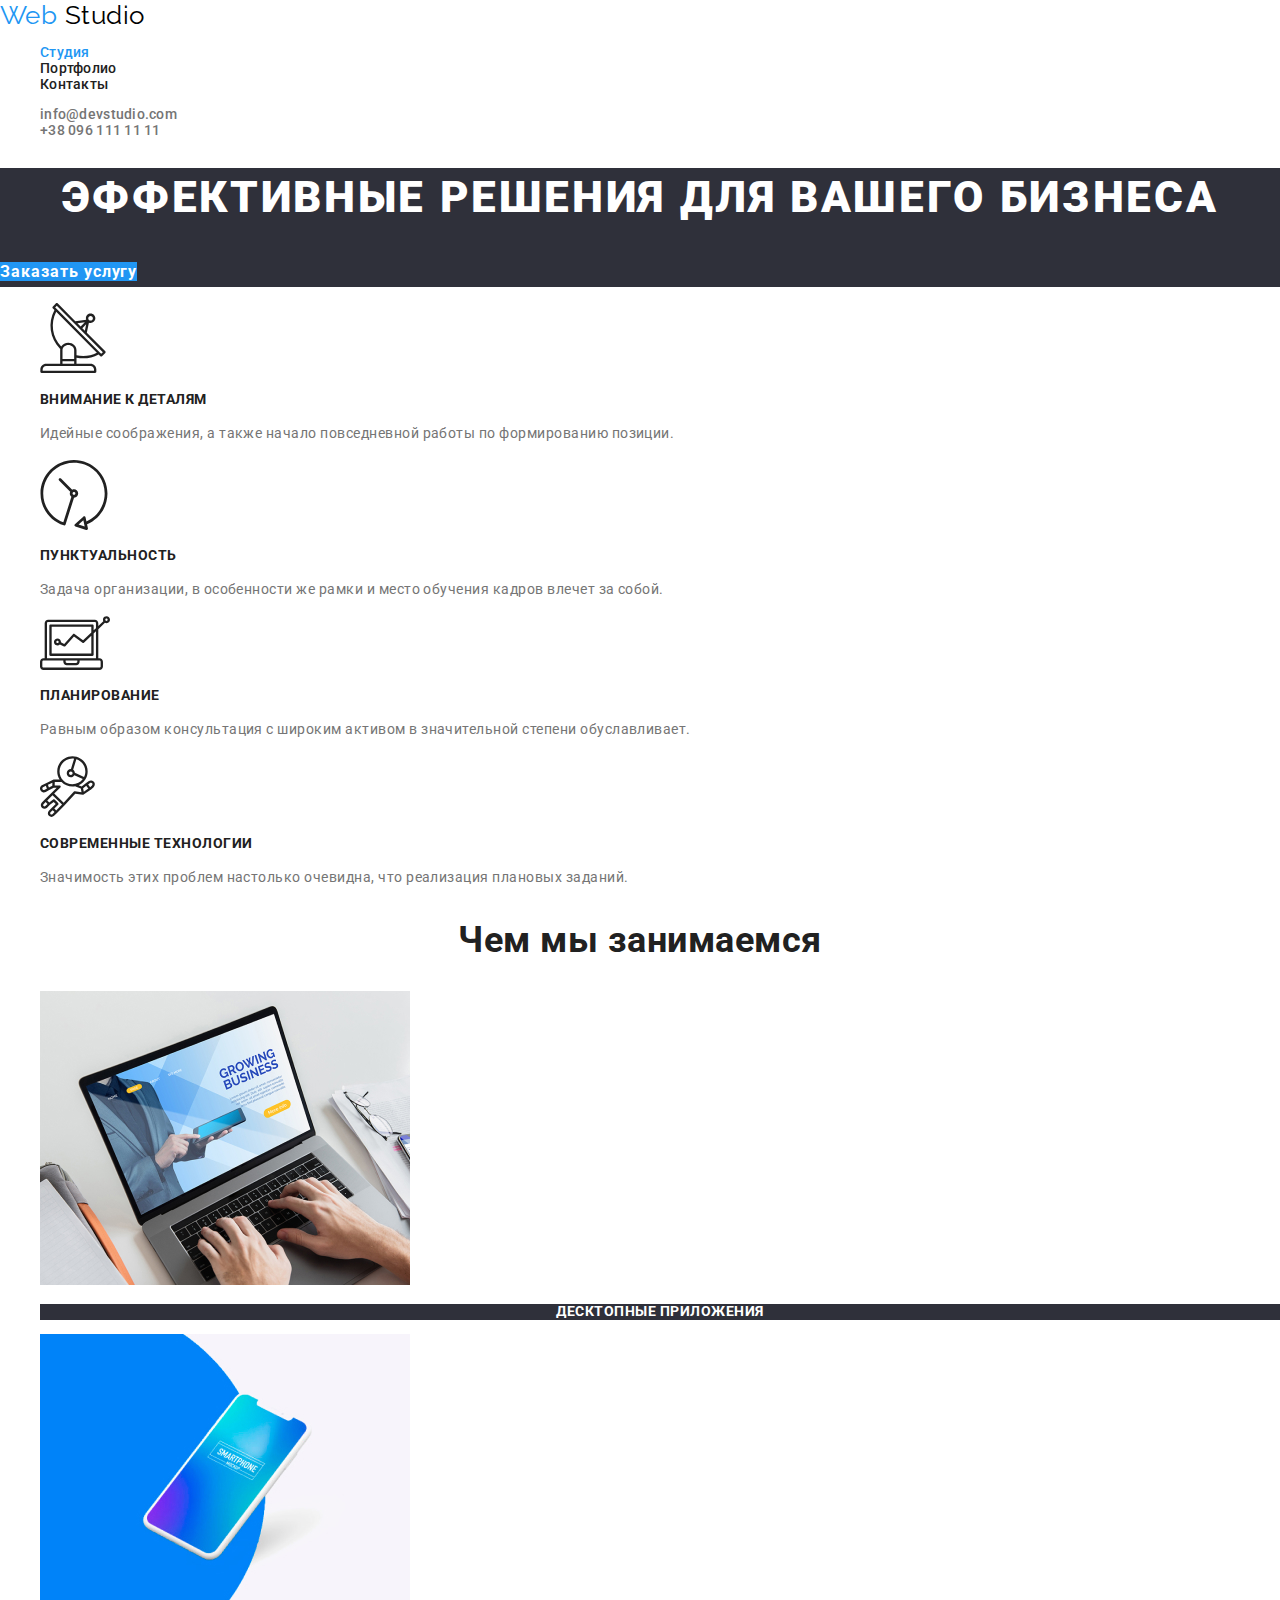
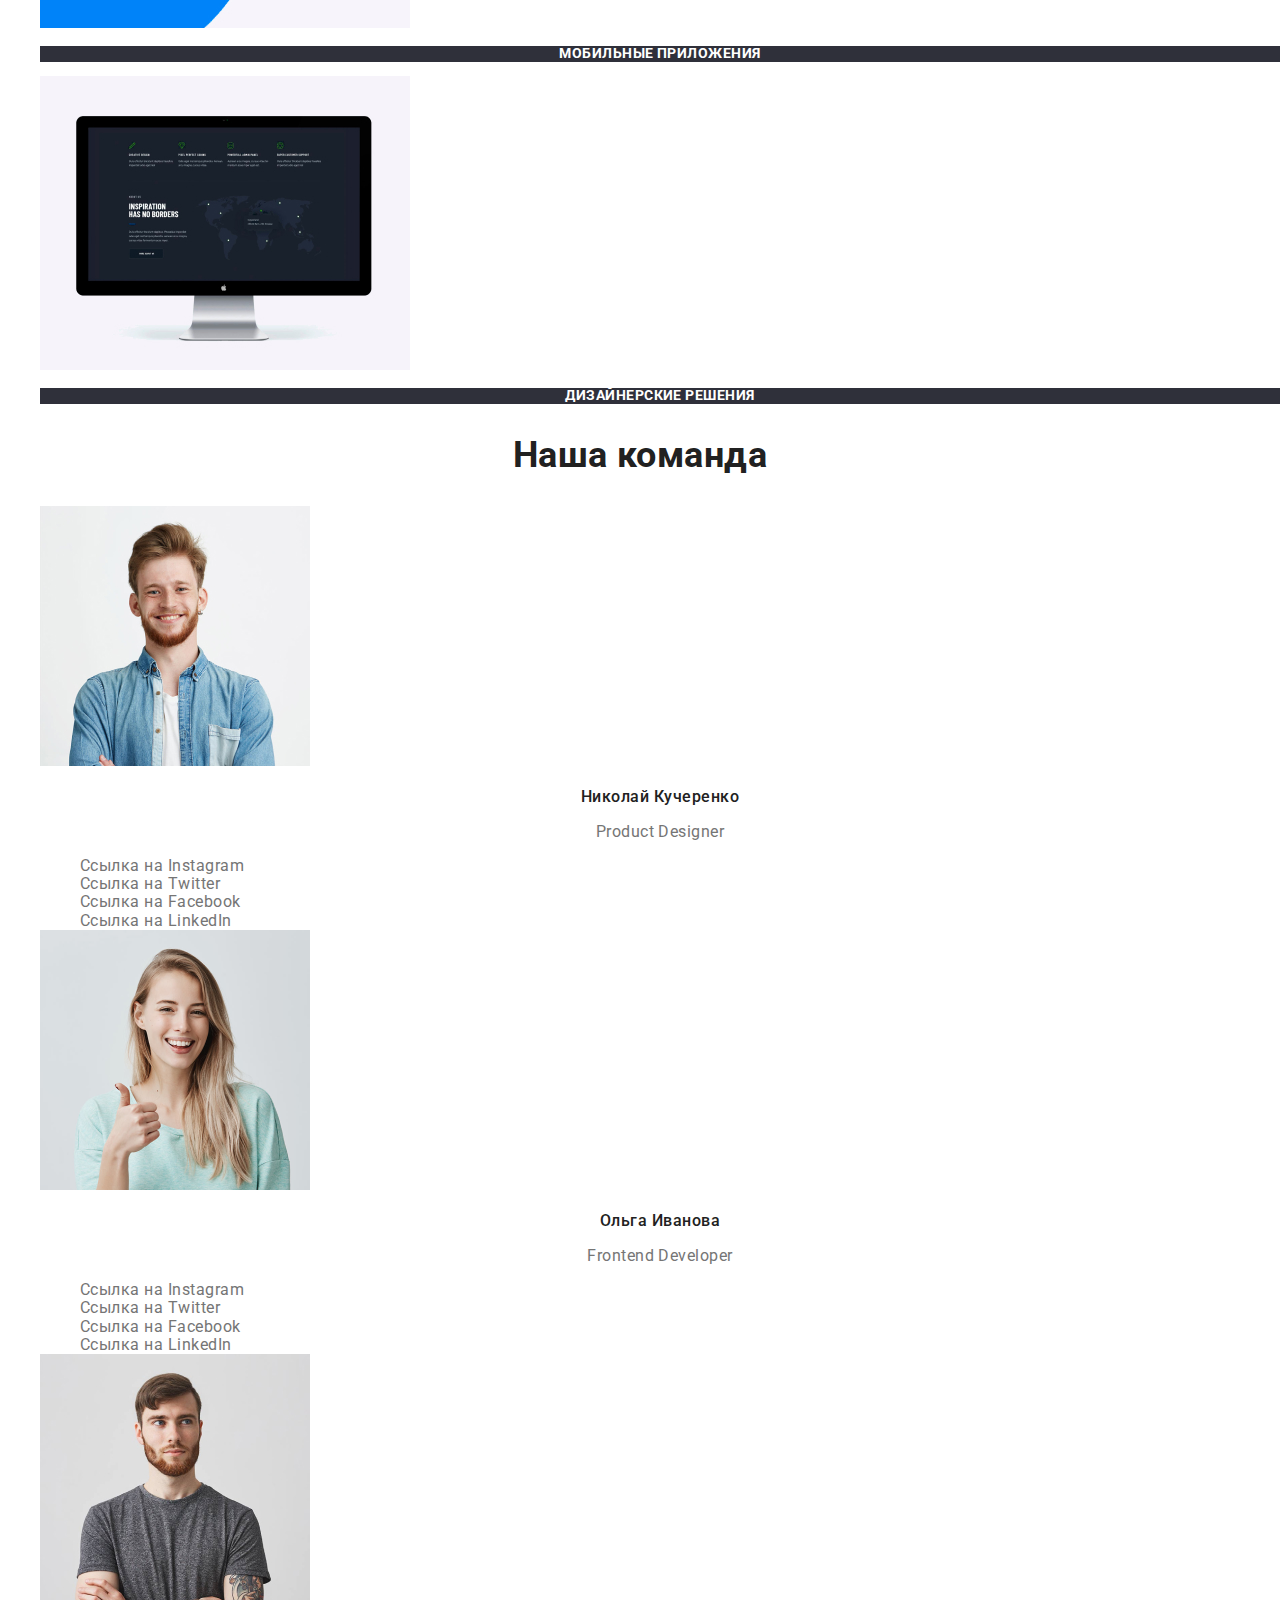
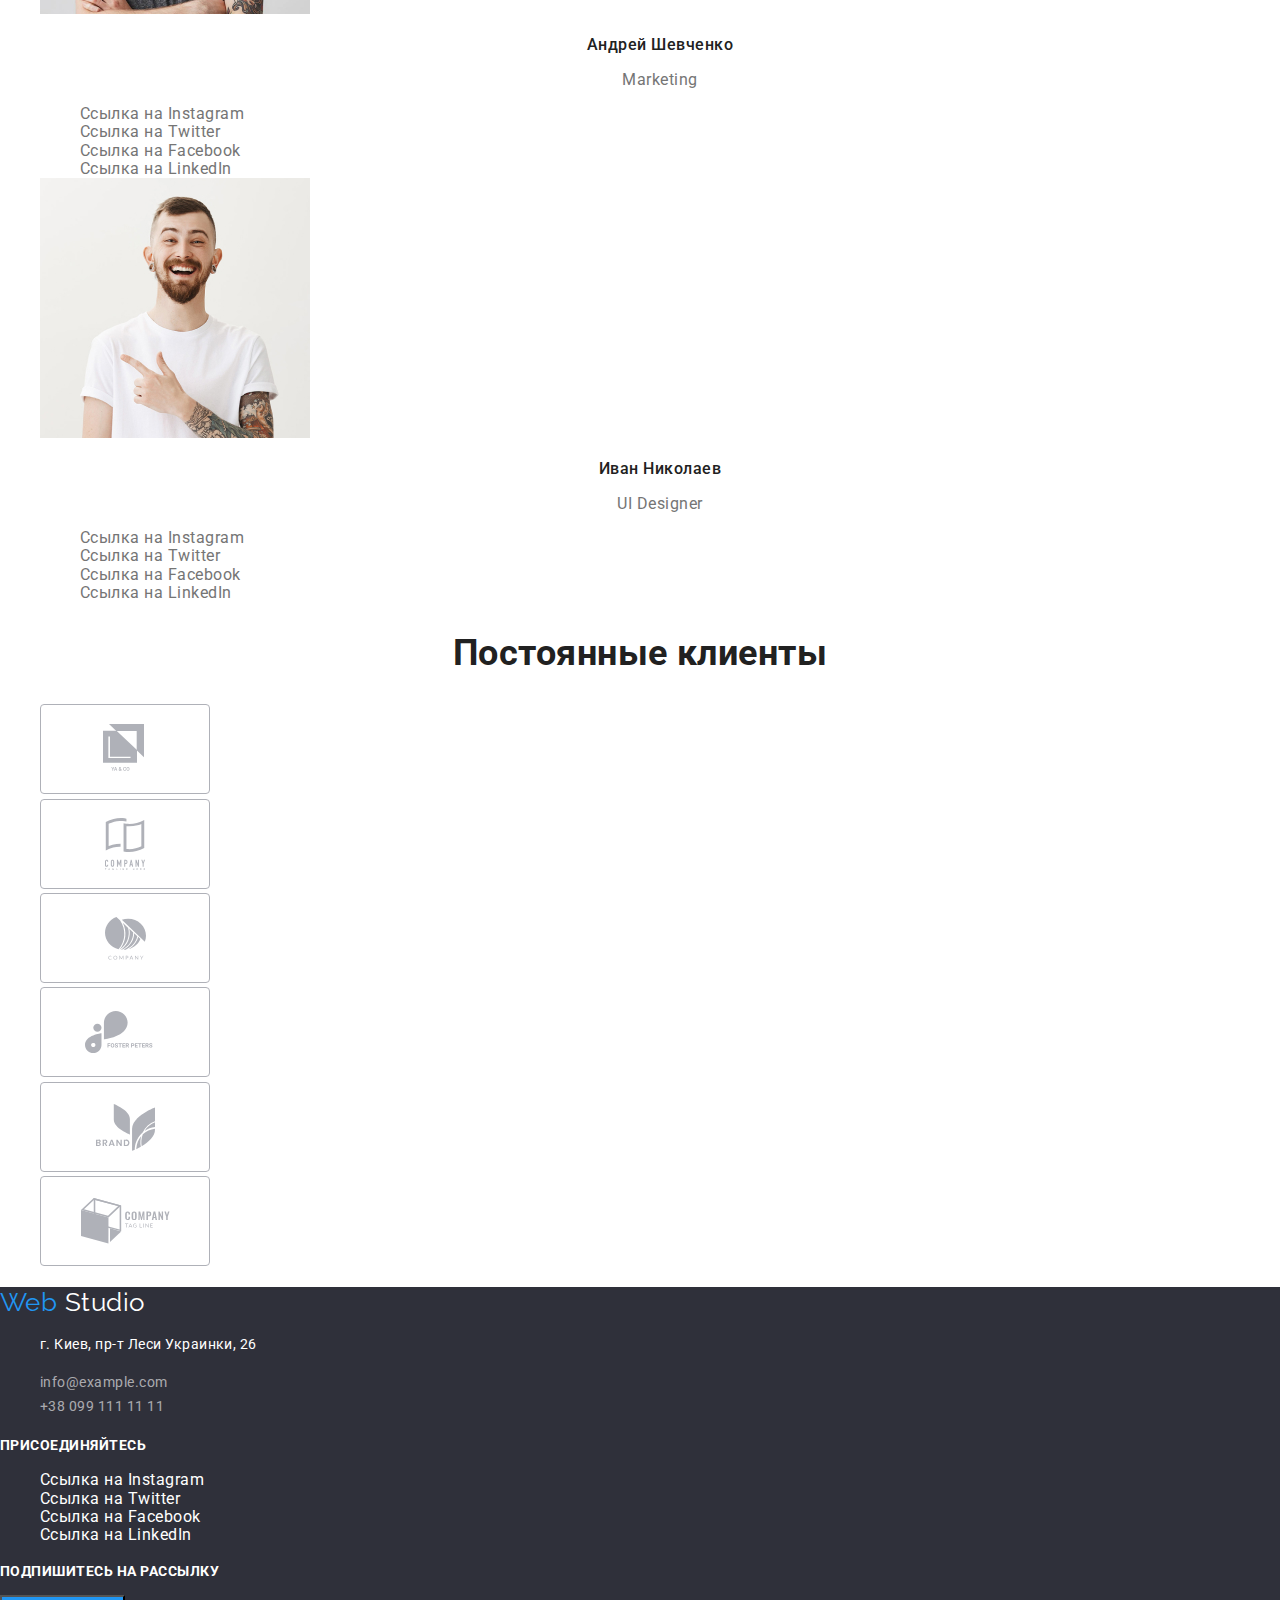
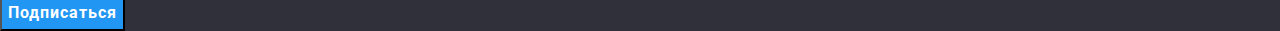
==== index.html @ 8b7484df "Клонировала дз 2" ====
<!DOCTYPE html>
<html lang="ru">
	<head>
		<meta charset="UTF-8" />
		<meta name="viewport" content="width=device-width, initial-scale=1.0" />
		<title>Web Studio</title>
		<link
			href="https://fonts.googleapis.com/css2?family=Raleway:wght@700&family=Roboto:wght@400;500;700;900&display=swap"
			rel="stylesheet"
		/>
		<link rel="stylesheet" href="./css/normalize.css" />
		<link rel="stylesheet" href="./css/style.css" />
	</head>
	<body>
		<!-- Шапка сайта -->
		<header>
			<nav>
				<a href="./" class="logo">
					<span>Web</span>
					Studio
				</a>

				<ul class="nav list">
					<li><a href="./index.html" class="nav-link current">Студия</a></li>
					<li><a href="./portfolio.html" class="nav-link">Портфолио</a></li>
					<li><a href="#" class="nav-link">Контакты</a></li>
				</ul>
			</nav>

			<ul class="contacts list">
				<li>
					<a href="mailto:info@devstudio.com" class="contacts-link">info@devstudio.com</a>
				</li>
				<li>
					<a href="tel:+380961111111" class="contacts-link">+38 096 111 11 11</a>
				</li>
			</ul>
		</header>

		<!-- Основной контент -->
		<main>
			<!-- Секция герой -->
			<section class="hero">
				<h1 class="hero-title">Эффективные решения для вашего бизнеса</h1>
				<a href="#" class="button">Заказать услугу</a>
			</section>

			<!-- Секция Преимущества -->
			<section class="advantages">
				<h2 hidden>Преимущества</h2>

				<ul class="list">
					<li>
						<img src="./img/спутник.svg" alt="Логотип Внимание к деталям" />
						<h3 class="advantages-title">Внимание к деталям</h3>
						<p class="advantages-text">
							Идейные соображения, а также начало повседневной работы по формированию позиции.
						</p>
					</li>

					<li>
						<img src="./img/часы.svg" alt="Логотип Пунктуальность" />
						<h3 class="advantages-title">Пунктуальность</h3>
						<p class="advantages-text">
							Задача организации, в особенности же рамки и место обучения кадров влечет за собой.
						</p>
					</li>

					<li>
						<img src="./img/монитор.svg" alt="Логотип Планирование" />
						<h3 class="advantages-title">Планирование</h3>
						<p class="advantages-text">
							Равным образом консультация с широким активом в значительной степени обуславливает.
						</p>
					</li>

					<li>
						<img src="./img/космонавт.svg" alt="Логотип Современные технологии" />
						<h3 class="advantages-title">Современные технологии</h3>
						<p class="advantages-text">Значимость этих проблем настолько очевидна, что реализация плановых заданий.</p>
					</li>
				</ul>
			</section>

			<!-- Секция Деятельность -->
			<section class="section">
				<h2 class="section-title">Чем мы занимаемся</h2>
				<ul class="list">
					<li>
						<img src="./img/ноутбук.jpg" alt="Работа с десктопные приложениями на ноутбуке" width="370" height="294" />
						<h3 class="work-item">Десктопные приложения</h3>
					</li>

					<li>
						<img src="./img/смартфон.jpg" alt="Приложения для смартфонов" width="370" height="294" />
						<h3 class="work-item">Мобильные приложения</h3>
					</li>

					<li>
						<img src="./img/дизайн.jpg" alt="Дизайн на мониторе" width="370" height="294" />
						<h3 class="work-item">Дизайнерские решения</h3>
					</li>
				</ul>
			</section>
			<!-- Секция Наша команда -->
			<section class="section">
				<h2 class="section-title">Наша команда</h2>

				<ul class="list">
					<li>
						<img src="./img/николай-кучеренко.jpg" alt="Product Designer Николай Кучеренко" width="270" height="260" />
						<h3 class="team-name">Николай Кучеренко</h3>
						<p class="team-specialty">Product Designer</p>
						<ul class="list">
							<li>
								<a href="#" target="_blank" rel="noreferrer noopener" aria-label="Instagram" class="team-link">
									Ссылка на Instagram
								</a>
							</li>
							<li>
								<a href="#" target="_blank" rel="noreferrer noopener" aria-label="Twitter" class="team-link">
									Ссылка на Twitter
								</a>
							</li>
							<li>
								<a href="#" target="_blank" rel="noreferrer noopener" aria-label="Facebook" class="team-link">
									Ссылка на Facebook
								</a>
							</li>
							<li>
								<a href="#" target="_blank" rel="noreferrer noopener" aria-label="LinkedIn" class="team-link">
									Ссылка на LinkedIn
								</a>
							</li>
						</ul>
					</li>

					<li>
						<img src="./img/ольга-иванова.jpg" alt="Frontend Developer Ольга Иванова" width="270" height="260" />
						<h3 class="team-name">Ольга Иванова</h3>
						<p class="team-specialty">Frontend Developer</p>
						<ul class="list">
							<li>
								<a href="#" target="_blank" rel="noreferrer noopener" aria-label="Instagram" class="team-link">
									Ссылка на Instagram
								</a>
							</li>
							<li>
								<a href="#" target="_blank" rel="noreferrer noopener" aria-label="Twitter" class="team-link">
									Ссылка на Twitter
								</a>
							</li>
							<li>
								<a href="#" target="_blank" rel="noreferrer noopener" aria-label="Facebook" class="team-link">
									Ссылка на Facebook
								</a>
							</li>
							<li>
								<a href="#" target="_blank" rel="noreferrer noopener" aria-label="LinkedIn" class="team-link">
									Ссылка на LinkedIn
								</a>
							</li>
						</ul>
					</li>

					<li>
						<img src="./img/андрей-шевченко.jpg" alt="Marketing Андрей Шевченко" width="270" height="260" />
						<h3 class="team-name">Андрей Шевченко</h3>
						<p class="team-specialty">Marketing</p>
						<ul class="list">
							<li>
								<a href="#" target="_blank" rel="noreferrer noopener" aria-label="Instagram" class="team-link">
									Ссылка на Instagram
								</a>
							</li>
							<li>
								<a href="#" target="_blank" rel="noreferrer noopener" aria-label="Twitter" class="team-link">
									Ссылка на Twitter
								</a>
							</li>
							<li>
								<a href="#" target="_blank" rel="noreferrer noopener" aria-label="Facebook" class="team-link">
									Ссылка на Facebook
								</a>
							</li>
							<li>
								<a href="#" target="_blank" rel="noreferrer noopener" aria-label="LinkedIn" class="team-link">
									Ссылка на LinkedIn
								</a>
							</li>
						</ul>
					</li>

					<li>
						<img src="./img/иван-николаев.jpg" alt="UI Designer Иван Николаев" width="270" height="260" />
						<h3 class="team-name">Иван Николаев</h3>
						<p class="team-specialty">UI Designer</p>
						<ul class="list">
							<li>
								<a href="#" target="_blank" rel="noreferrer noopener" aria-label="Instagram" class="team-link">
									Ссылка на Instagram
								</a>
							</li>
							<li>
								<a href="#" target="_blank" rel="noreferrer noopener" aria-label="Twitter" class="team-link">
									Ссылка на Twitter
								</a>
							</li>
							<li>
								<a href="#" target="_blank" rel="noreferrer noopener" aria-label="Facebook" class="team-link">
									Ссылка на Facebook
								</a>
							</li>
							<li>
								<a href="#" target="_blank" rel="noreferrer noopener" aria-label="LinkedIn" class="team-link">
									Ссылка на LinkedIn
								</a>
							</li>
						</ul>
					</li>
				</ul>
			</section>
			<!-- Секция Постоянные клиенты -->
			<section class="section">
				<h2 class="section-title">Постоянные клиенты</h2>
				<ul class="list">
					<li>
						<a href="#" class="clients-link">
							<img src="./img/icon-company/icon1.svg" alt="Логотип компании 1" width="170" />
						</a>
					</li>
					<li>
						<a href="#" class="clients-link">
							<img src="./img/icon-company/icon2.svg" alt="Логотип компании 2" width="170" />
						</a>
					</li>
					<li>
						<a href="#" class="clients-link">
							<img src="./img/icon-company/icon3.svg" alt="Логотип компании 3" width="170" />
						</a>
					</li>
					<li>
						<a href="#" class="clients-link">
							<img src="./img/icon-company/icon4.svg" alt="Логотип компании 4" width="170" />
						</a>
					</li>
					<li>
						<a href="#" class="clients-link">
							<img src="./img/icon-company/icon5.svg" alt="Логотип компании 5" width="170" />
						</a>
					</li>
					<li>
						<a href="#" class="clients-link">
							<img src="./img/icon-company/icon6.svg" alt="Логотип компании 6" width="170" />
						</a>
					</li>
				</ul>
			</section>
		</main>

		<!-- Футер -->
		<footer class="footer">
			<div>
				<a href="./" class="logo">
					<span>Web</span>
					Studio
				</a>

				<address>
					<ul class="list">
						<li><p class="address">г. Киев, пр-т Леси Украинки, 26</p></li>
						<li><a href="mailto:info@example.com" class="address-link">info@example.com</a></li>
						<li><a href="tel:+380991111111" class="address-link">+38 099 111 11 11</a></li>
					</ul>
				</address>
			</div>

			<div>
				<p class="social">Присоединяйтесь</p>
				<ul class="list">
					<li>
						<a href="#" target="_blank" rel="noreferrer noopener" aria-label="Instagram" class="social-link">
							Ссылка на Instagram
						</a>
					</li>
					<li>
						<a href="#" target="_blank" rel="noreferrer noopener" aria-label="Twitter" class="social-link">
							Ссылка на Twitter
						</a>
					</li>
					<li>
						<a href="#" target="_blank" rel="noreferrer noopener" aria-label="Facebook" class="social-link">
							Ссылка на Facebook
						</a>
					</li>
					<li>
						<a href="#" target="_blank" rel="noreferrer noopener" aria-label="LinkedIn" class="social-link">
							Ссылка на LinkedIn
						</a>
					</li>
				</ul>
			</div>

			<div>
				<p class="social">Подпишитесь на рассылку</p>
				<button type="button" class="button">Подписаться</button>
			</div>
		</footer>
	</body>
</html>
---- css/style.css ----
:root {
	--basic-text-color: #757575;
	--white-text-color: #ffffff;
	--title-text-color: #212121;
	--accent-color: #2196f3;
	--black-accent-logo-color: #000000;
	--footer-contacts-color: rgba(255, 255, 255, 0.6);
	--basic-background-color: #ffffff;
	--accent-background-color: #f5f4fa;
	--footer-background-color: #2f303a;
}

body {
	font-family: "Roboto", sans-serif;
	letter-spacing: 0.03em;

	background-color: var(--basic-background-color);
}

/* Логотип */
.logo {
	font-family: "Raleway", sans-serif;
	font-size: 26px;
	line-height: 1.19;

	text-decoration: none;

	color: var(--black-accent-logo-color);
}

.logo span {
	color: var(--accent-color);
}

footer .logo {
	color: var(--white-text-color);
}

/* Навигация */
.nav,
.contacts {
	font-weight: 500;
	font-size: 14px;
	line-height: 1.14;
	letter-spacing: 0.02em;
}

.list {
	list-style: none;
}

.contacts-link,
.nav-link,
.social-link,
.team-link,
.button {
	text-decoration: none;
}

.nav-link {
	color: var(--title-text-color);
}

.nav-link.current {
	color: var(--accent-color);
}

.contacts-link,
.team-link {
	color: var(--basic-text-color);
}

.nav-link:hover,
.nav-link:focus,
.contacts-link:hover,
.contacts-link:focus,
.team-link:hover,
.team-link:focus,
.clients-link:hover,
.social-link:hover,
.social-link:focus {
	color: var(--accent-color);
}

/* Герой */
.hero,
.footer {
	background: var(--footer-background-color);
}

.hero-title {
	font-weight: 900;
	font-size: 44px;
	line-height: 1.36;

	text-align: center;
	letter-spacing: 0.06em;
	text-transform: uppercase;

	color: var(--white-text-color);
}

.button {
	font-family: inherit;
	font-weight: 700;
	font-size: 16px;
	line-height: 1.87;

	text-align: center;
	letter-spacing: 0.06em;

	color: var(--white-text-color);
	background: var(--accent-color);
}

/* Преимущества */
.advantages-title {
	font-weight: 700;
	font-size: 14px;
	line-height: 1.14;
	text-transform: uppercase;

	color: var(--title-text-color);
}

.advantages-text {
	font-weight: 400;
	font-size: 14px;
	line-height: 1.71;

	color: var(--basic-text-color);
}

/*  Деятельность */
.section-title {
	font-weight: 700;
	font-size: 36px;
	line-height: 1.17;
	text-align: center;

	color: var(--title-text-color);
}

.work-item {
	font-weight: 700;
	font-size: 14px;
	line-height: 1.14;
	text-align: center;
	text-transform: uppercase;

	color: var(--white-text-color);
	background: var(--footer-background-color);
}

/* Наша команда */
.team-name {
	font-weight: 500;
	font-size: 16px;
	line-height: 1.19;

	text-align: center;

	color: var(--title-text-color);
}

.team-specialty {
	font-weight: 400;
	font-size: 16px;
	line-height: 1.19;

	text-align: center;

	color: var(--basic-text-color);
}

/* Страница Портфолио */
.filter-button {
	font-family: inherit;
	font-weight: 500;
	font-size: 16px;
	line-height: 1.62;

	text-align: center;

	color: var(--title-text-colo);
}

.filter-button:hover,
.filter-button:focus {
	color: var(--white-text-color);
	background: var(--accent-color);
}
/* Галлерея Портфолио */

.project-card {
	text-decoration: none;
}
.project-title {
	font-weight: 700;
	font-size: 18px;
	line-height: 2;
	letter-spacing: 0.06em;

	color: var(--title-text-color);
}

.project-feature {
	font-weight: 400;
	font-size: 16px;
	line-height: 1.87;

	color: var(--basic-text-color);
}

.project-text {
	font-weight: 400;
	font-size: 18px;
	line-height: 1.56;

	color: var(--title-text-color);
}

/* Футер */

.address {
	font-style: normal;
	font-weight: 400;
	font-size: 14px;
	line-height: 1.71;

	color: var(--white-text-color);
}

.address-link {
	font-style: normal;
	font-weight: 400;
	font-size: 14px;
	line-height: 1.71;

	text-decoration: none;

	color: rgba(255, 255, 255, 0.6);
}

.social {
	font-weight: 700;
	font-size: 14px;
	line-height: 1.43;
	text-transform: uppercase;

	color: var(--white-text-color);
}

.social-link {
	color: var(--white-text-color);
}
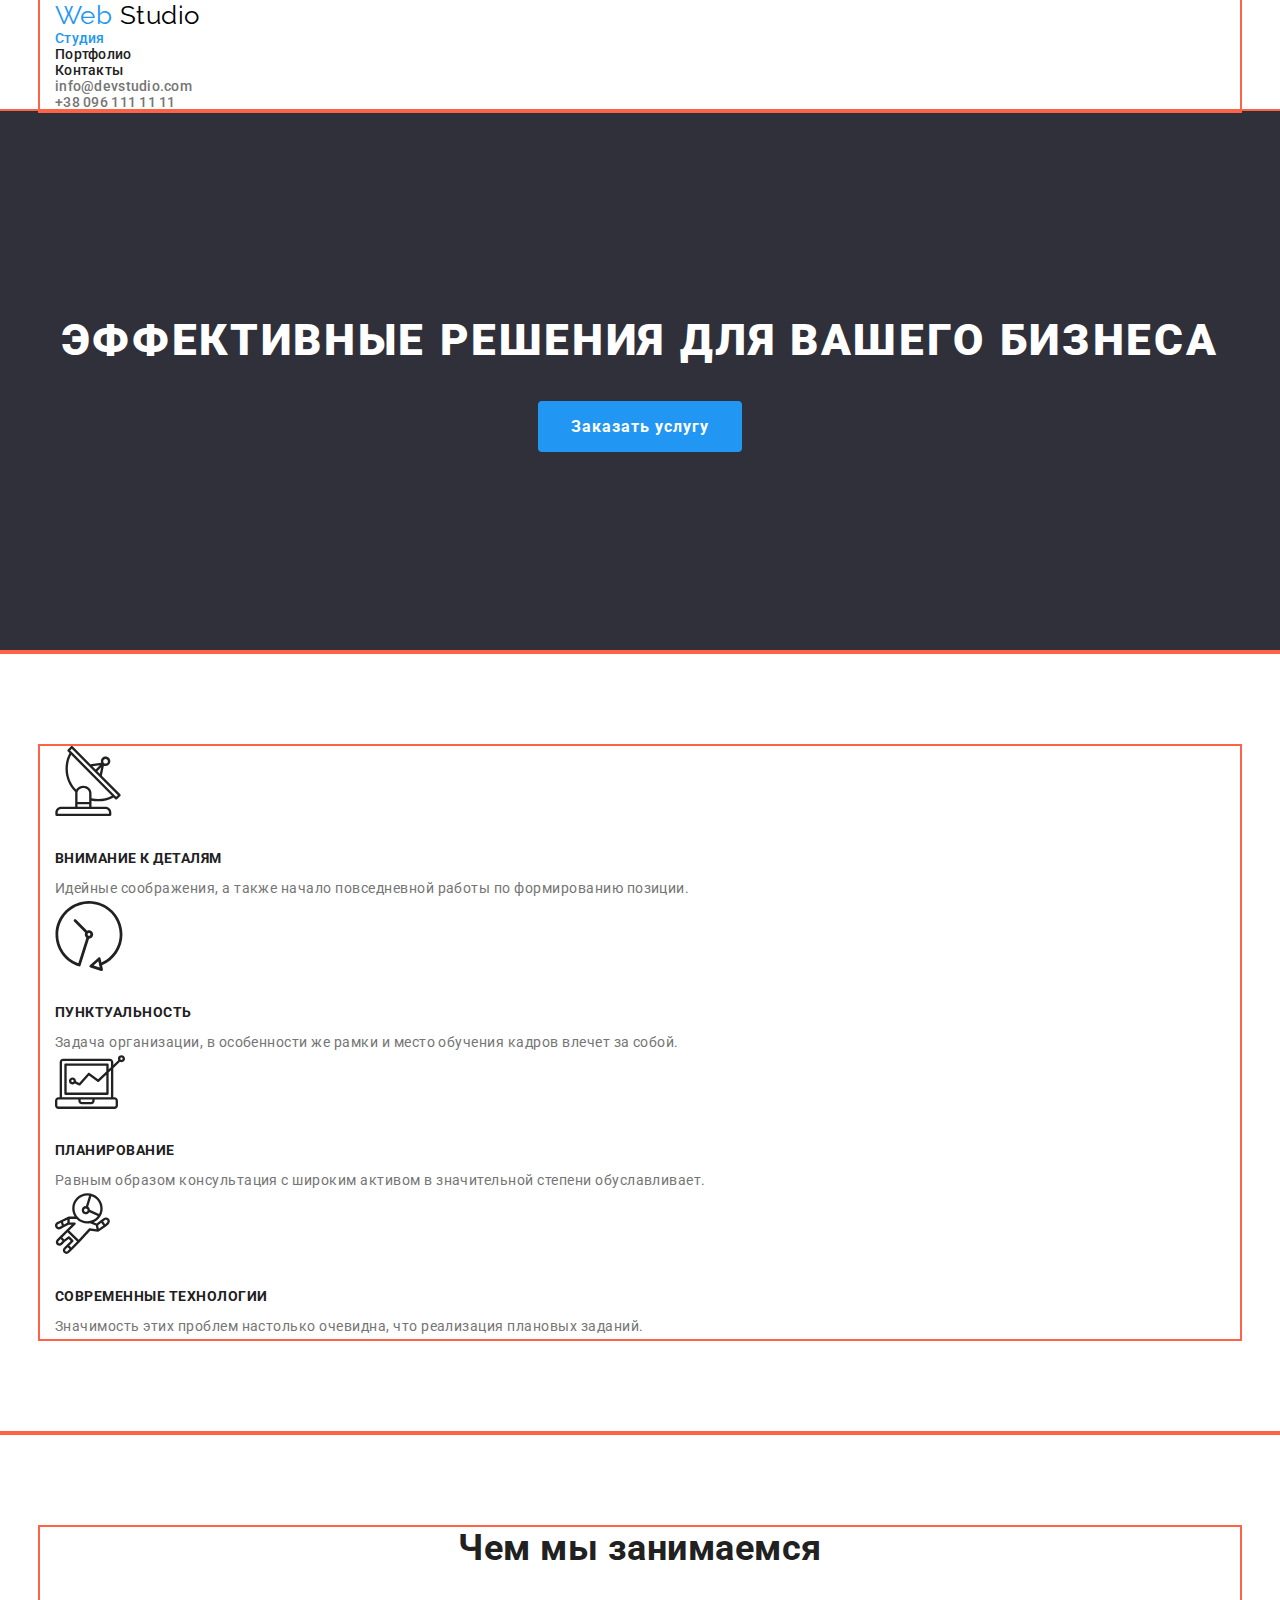
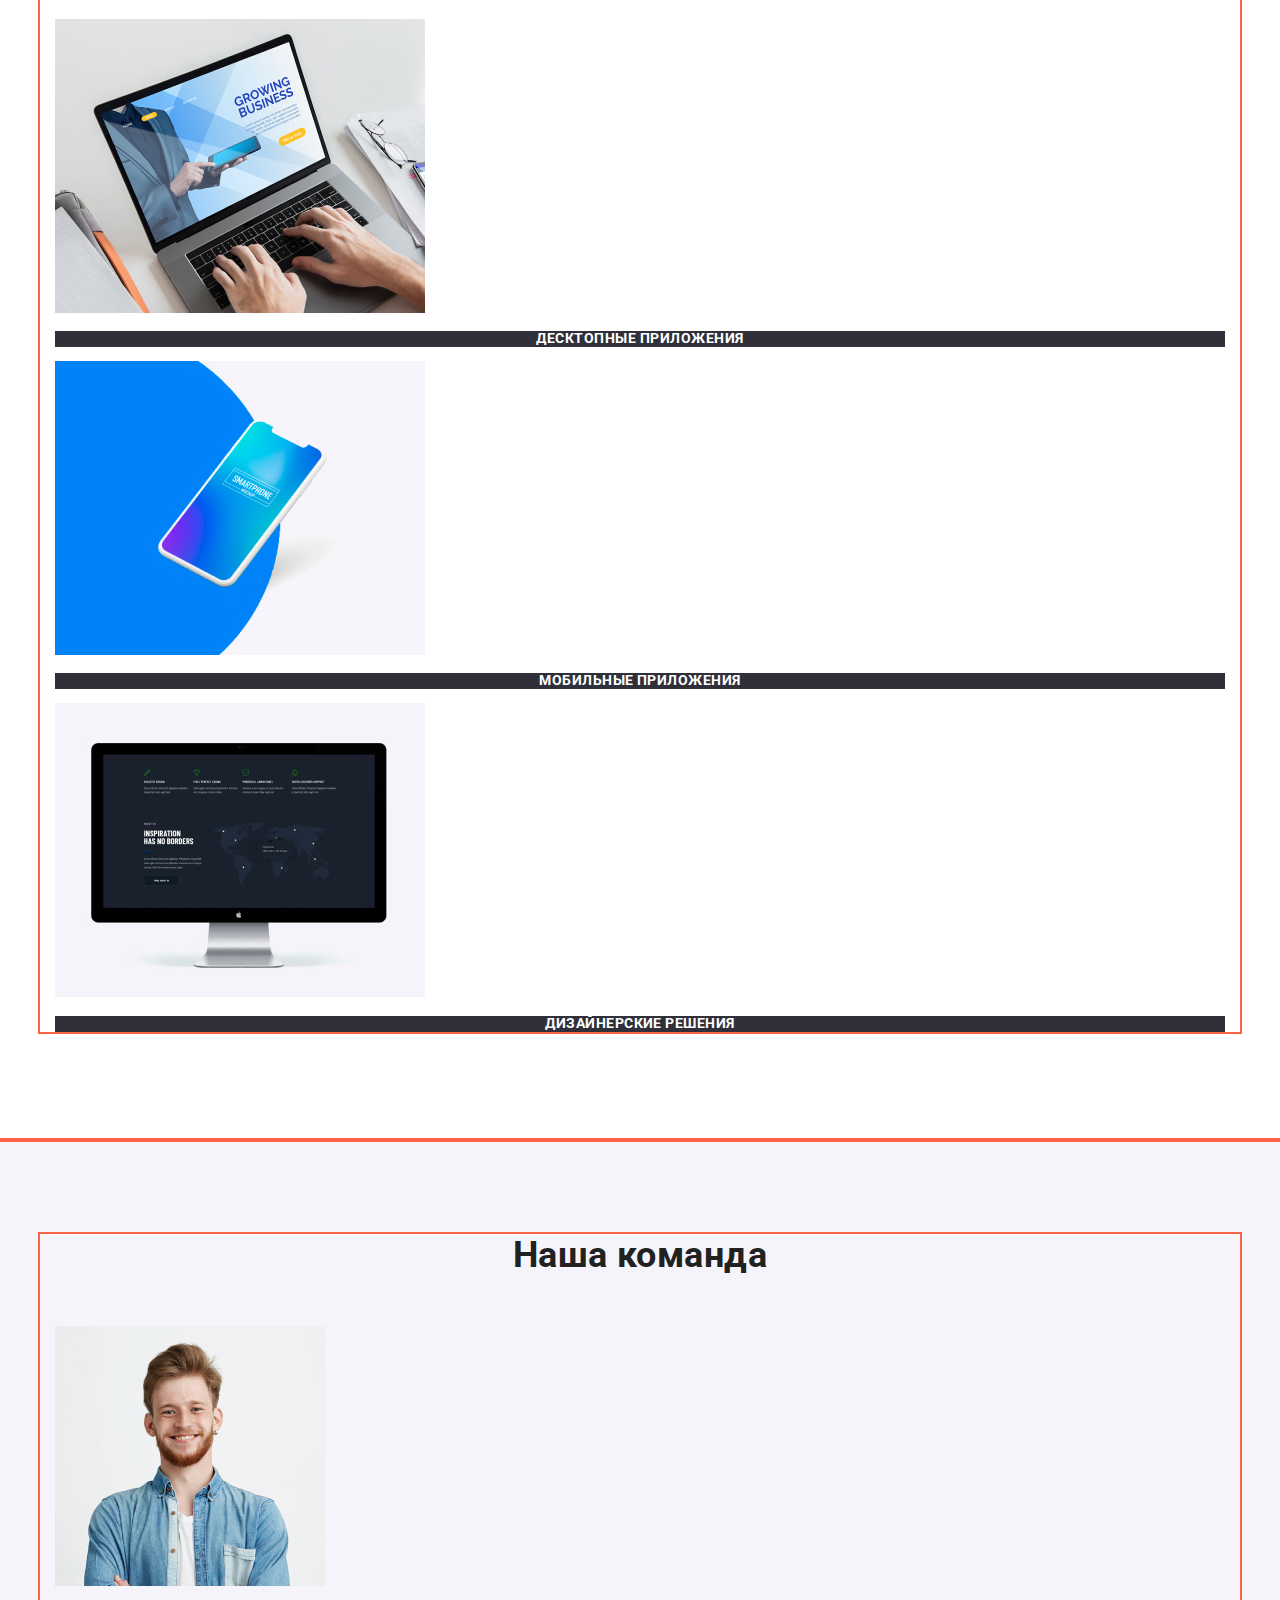
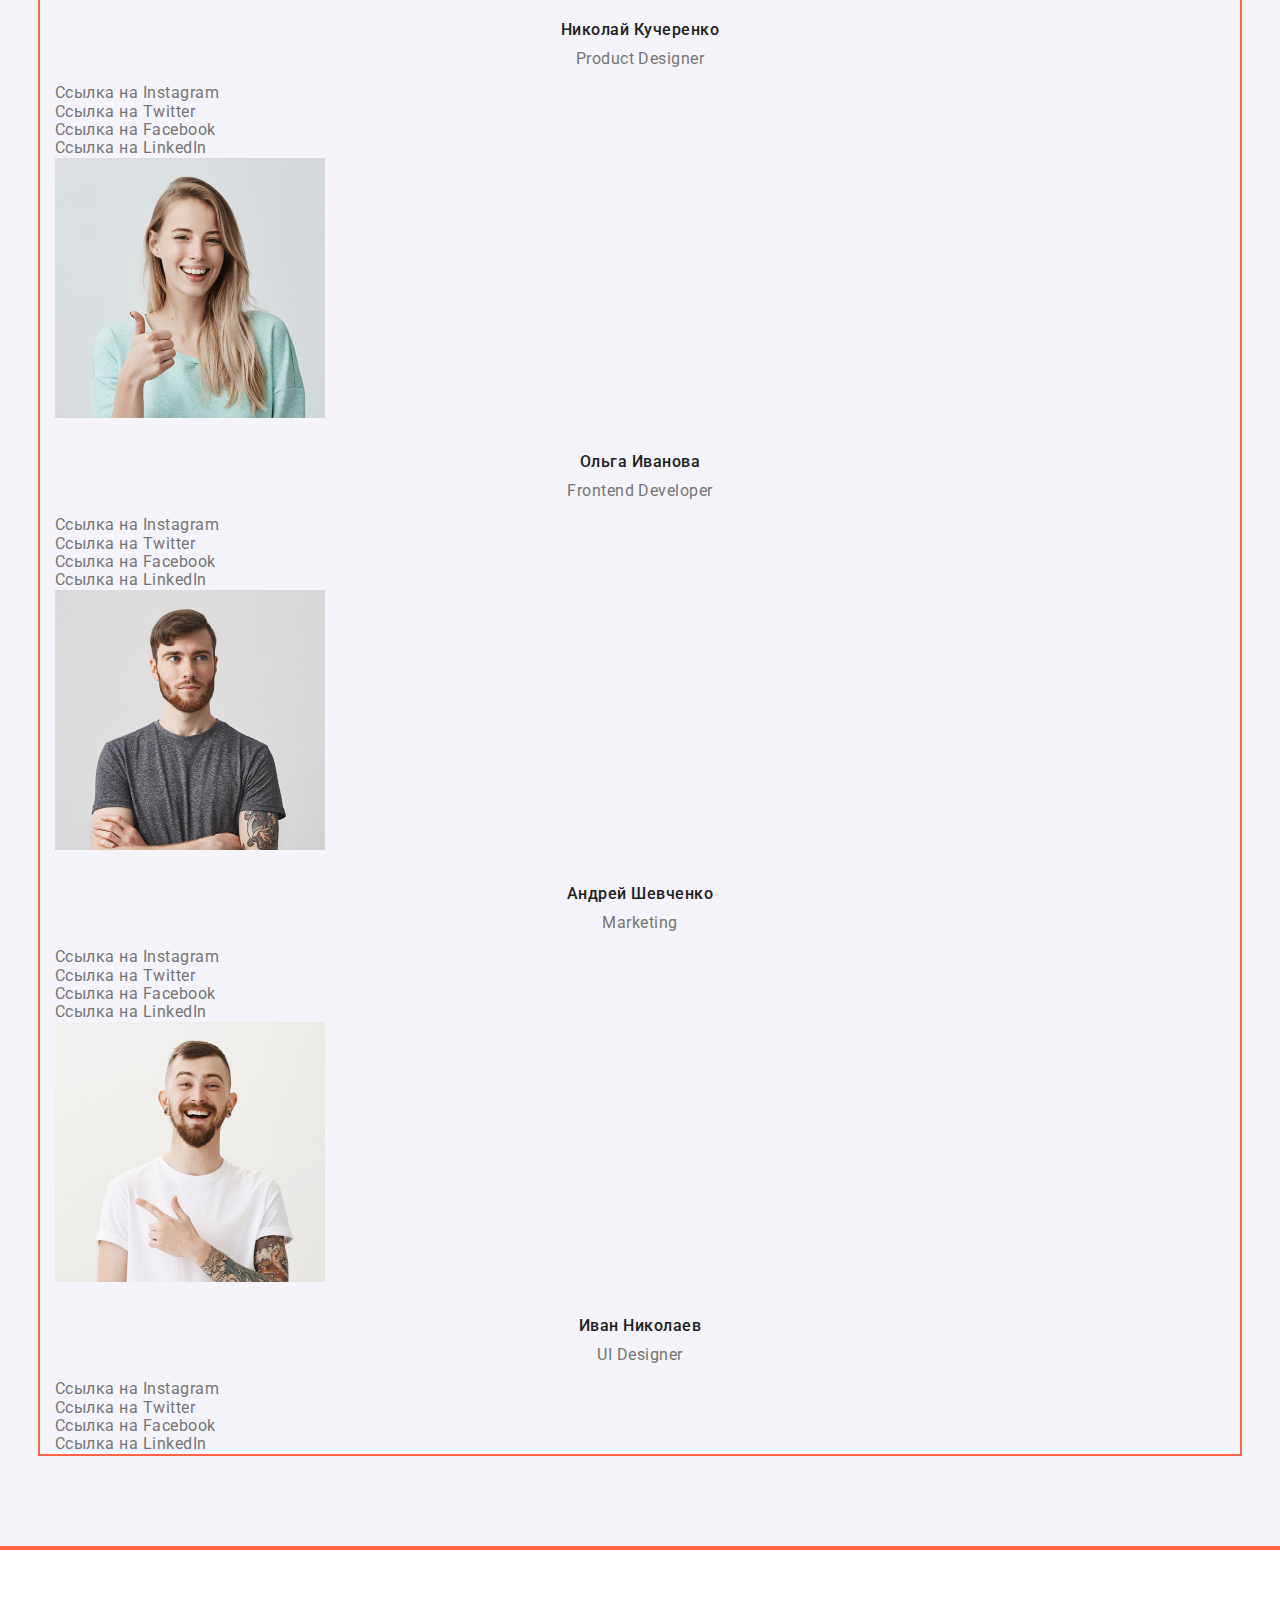
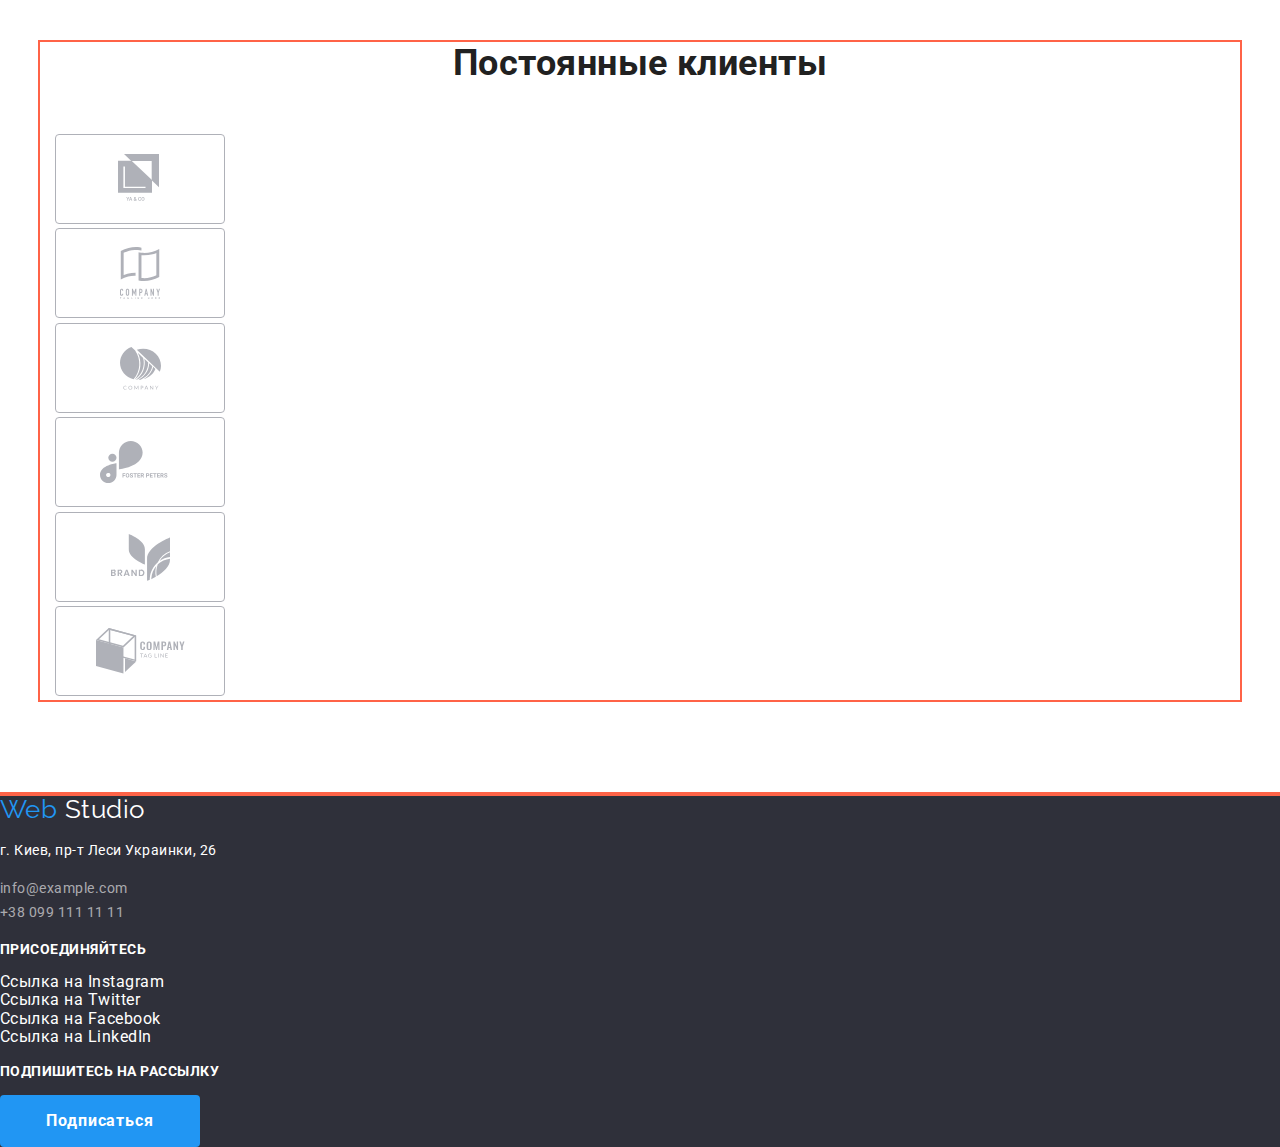
==== commit 5f875f6c: "Добавила блоки и отступы для Студия" ====
--- a/index.html
+++ b/index.html
@@ -14,27 +14,29 @@
 	<body>
 		<!-- Шапка сайта -->
 		<header>
-			<nav>
-				<a href="./" class="logo">
-					<span>Web</span>
-					Studio
-				</a>
-
-				<ul class="nav list">
-					<li><a href="./index.html" class="nav-link current">Студия</a></li>
-					<li><a href="./portfolio.html" class="nav-link">Портфолио</a></li>
-					<li><a href="#" class="nav-link">Контакты</a></li>
+			<div class="container">
+				<nav>
+					<a href="./" class="logo">
+						<span>Web</span>
+						Studio
+					</a>
+
+					<ul class="nav list">
+						<li><a href="./index.html" class="nav-link current">Студия</a></li>
+						<li><a href="./portfolio.html" class="nav-link">Портфолио</a></li>
+						<li><a href="#" class="nav-link">Контакты</a></li>
+					</ul>
+				</nav>
+
+				<ul class="contacts list">
+					<li>
+						<a href="mailto:info@devstudio.com" class="contacts-link">info@devstudio.com</a>
+					</li>
+					<li>
+						<a href="tel:+380961111111" class="contacts-link">+38 096 111 11 11</a>
+					</li>
 				</ul>
-			</nav>
-
-			<ul class="contacts list">
-				<li>
-					<a href="mailto:info@devstudio.com" class="contacts-link">info@devstudio.com</a>
-				</li>
-				<li>
-					<a href="tel:+380961111111" class="contacts-link">+38 096 111 11 11</a>
-				</li>
-			</ul>
+			</div>
 		</header>
 
 		<!-- Основной контент -->
@@ -47,214 +49,234 @@
 
 			<!-- Секция Преимущества -->
 			<section class="advantages">
-				<h2 hidden>Преимущества</h2>
-
-				<ul class="list">
-					<li>
-						<img src="./img/спутник.svg" alt="Логотип Внимание к деталям" />
-						<h3 class="advantages-title">Внимание к деталям</h3>
-						<p class="advantages-text">
-							Идейные соображения, а также начало повседневной работы по формированию позиции.
-						</p>
-					</li>
-
-					<li>
-						<img src="./img/часы.svg" alt="Логотип Пунктуальность" />
-						<h3 class="advantages-title">Пунктуальность</h3>
-						<p class="advantages-text">
-							Задача организации, в особенности же рамки и место обучения кадров влечет за собой.
-						</p>
-					</li>
-
-					<li>
-						<img src="./img/монитор.svg" alt="Логотип Планирование" />
-						<h3 class="advantages-title">Планирование</h3>
-						<p class="advantages-text">
-							Равным образом консультация с широким активом в значительной степени обуславливает.
-						</p>
-					</li>
-
-					<li>
-						<img src="./img/космонавт.svg" alt="Логотип Современные технологии" />
-						<h3 class="advantages-title">Современные технологии</h3>
-						<p class="advantages-text">Значимость этих проблем настолько очевидна, что реализация плановых заданий.</p>
-					</li>
-				</ul>
+				<div class="container advantages">
+					<h2 class="section-title advantages">Преимущества</h2>
+
+					<ul class="list advantages">
+						<li>
+							<img src="./img/спутник.svg" alt="Логотип Внимание к деталям" />
+							<h3 class="advantages-title">Внимание к деталям</h3>
+							<p class="advantages-text">
+								Идейные соображения, а также начало повседневной работы по формированию позиции.
+							</p>
+						</li>
+
+						<li>
+							<img src="./img/часы.svg" alt="Логотип Пунктуальность" />
+							<h3 class="advantages-title">Пунктуальность</h3>
+							<p class="advantages-text">
+								Задача организации, в особенности же рамки и место обучения кадров влечет за собой.
+							</p>
+						</li>
+
+						<li>
+							<img src="./img/монитор.svg" alt="Логотип Планирование" />
+							<h3 class="advantages-title">Планирование</h3>
+							<p class="advantages-text">
+								Равным образом консультация с широким активом в значительной степени обуславливает.
+							</p>
+						</li>
+
+						<li>
+							<img src="./img/космонавт.svg" alt="Логотип Современные технологии" />
+							<h3 class="advantages-title">Современные технологии</h3>
+							<p class="advantages-text">
+								Значимость этих проблем настолько очевидна, что реализация плановых заданий.
+							</p>
+						</li>
+					</ul>
+				</div>
 			</section>
 
 			<!-- Секция Деятельность -->
 			<section class="section">
-				<h2 class="section-title">Чем мы занимаемся</h2>
-				<ul class="list">
-					<li>
-						<img src="./img/ноутбук.jpg" alt="Работа с десктопные приложениями на ноутбуке" width="370" height="294" />
-						<h3 class="work-item">Десктопные приложения</h3>
-					</li>
-
-					<li>
-						<img src="./img/смартфон.jpg" alt="Приложения для смартфонов" width="370" height="294" />
-						<h3 class="work-item">Мобильные приложения</h3>
-					</li>
-
-					<li>
-						<img src="./img/дизайн.jpg" alt="Дизайн на мониторе" width="370" height="294" />
-						<h3 class="work-item">Дизайнерские решения</h3>
-					</li>
-				</ul>
+				<div class="container">
+					<h2 class="section-title">Чем мы занимаемся</h2>
+					<ul class="list">
+						<li>
+							<img
+								src="./img/ноутбук.jpg"
+								alt="Работа с десктопные приложениями на ноутбуке"
+								width="370"
+								height="294"
+							/>
+							<h3 class="work-item">Десктопные приложения</h3>
+						</li>
+
+						<li>
+							<img src="./img/смартфон.jpg" alt="Приложения для смартфонов" width="370" height="294" />
+							<h3 class="work-item">Мобильные приложения</h3>
+						</li>
+
+						<li>
+							<img src="./img/дизайн.jpg" alt="Дизайн на мониторе" width="370" height="294" />
+							<h3 class="work-item">Дизайнерские решения</h3>
+						</li>
+					</ul>
+				</div>
 			</section>
 			<!-- Секция Наша команда -->
-			<section class="section">
-				<h2 class="section-title">Наша команда</h2>
-
-				<ul class="list">
-					<li>
-						<img src="./img/николай-кучеренко.jpg" alt="Product Designer Николай Кучеренко" width="270" height="260" />
-						<h3 class="team-name">Николай Кучеренко</h3>
-						<p class="team-specialty">Product Designer</p>
-						<ul class="list">
-							<li>
-								<a href="#" target="_blank" rel="noreferrer noopener" aria-label="Instagram" class="team-link">
-									Ссылка на Instagram
-								</a>
-							</li>
-							<li>
-								<a href="#" target="_blank" rel="noreferrer noopener" aria-label="Twitter" class="team-link">
-									Ссылка на Twitter
-								</a>
-							</li>
-							<li>
-								<a href="#" target="_blank" rel="noreferrer noopener" aria-label="Facebook" class="team-link">
-									Ссылка на Facebook
-								</a>
-							</li>
-							<li>
-								<a href="#" target="_blank" rel="noreferrer noopener" aria-label="LinkedIn" class="team-link">
-									Ссылка на LinkedIn
-								</a>
-							</li>
-						</ul>
-					</li>
-
-					<li>
-						<img src="./img/ольга-иванова.jpg" alt="Frontend Developer Ольга Иванова" width="270" height="260" />
-						<h3 class="team-name">Ольга Иванова</h3>
-						<p class="team-specialty">Frontend Developer</p>
-						<ul class="list">
-							<li>
-								<a href="#" target="_blank" rel="noreferrer noopener" aria-label="Instagram" class="team-link">
-									Ссылка на Instagram
-								</a>
-							</li>
-							<li>
-								<a href="#" target="_blank" rel="noreferrer noopener" aria-label="Twitter" class="team-link">
-									Ссылка на Twitter
-								</a>
-							</li>
-							<li>
-								<a href="#" target="_blank" rel="noreferrer noopener" aria-label="Facebook" class="team-link">
-									Ссылка на Facebook
-								</a>
-							</li>
-							<li>
-								<a href="#" target="_blank" rel="noreferrer noopener" aria-label="LinkedIn" class="team-link">
-									Ссылка на LinkedIn
-								</a>
-							</li>
-						</ul>
-					</li>
-
-					<li>
-						<img src="./img/андрей-шевченко.jpg" alt="Marketing Андрей Шевченко" width="270" height="260" />
-						<h3 class="team-name">Андрей Шевченко</h3>
-						<p class="team-specialty">Marketing</p>
-						<ul class="list">
-							<li>
-								<a href="#" target="_blank" rel="noreferrer noopener" aria-label="Instagram" class="team-link">
-									Ссылка на Instagram
-								</a>
-							</li>
-							<li>
-								<a href="#" target="_blank" rel="noreferrer noopener" aria-label="Twitter" class="team-link">
-									Ссылка на Twitter
-								</a>
-							</li>
-							<li>
-								<a href="#" target="_blank" rel="noreferrer noopener" aria-label="Facebook" class="team-link">
-									Ссылка на Facebook
-								</a>
-							</li>
-							<li>
-								<a href="#" target="_blank" rel="noreferrer noopener" aria-label="LinkedIn" class="team-link">
-									Ссылка на LinkedIn
-								</a>
-							</li>
-						</ul>
-					</li>
-
-					<li>
-						<img src="./img/иван-николаев.jpg" alt="UI Designer Иван Николаев" width="270" height="260" />
-						<h3 class="team-name">Иван Николаев</h3>
-						<p class="team-specialty">UI Designer</p>
-						<ul class="list">
-							<li>
-								<a href="#" target="_blank" rel="noreferrer noopener" aria-label="Instagram" class="team-link">
-									Ссылка на Instagram
-								</a>
-							</li>
-							<li>
-								<a href="#" target="_blank" rel="noreferrer noopener" aria-label="Twitter" class="team-link">
-									Ссылка на Twitter
-								</a>
-							</li>
-							<li>
-								<a href="#" target="_blank" rel="noreferrer noopener" aria-label="Facebook" class="team-link">
-									Ссылка на Facebook
-								</a>
-							</li>
-							<li>
-								<a href="#" target="_blank" rel="noreferrer noopener" aria-label="LinkedIn" class="team-link">
-									Ссылка на LinkedIn
-								</a>
-							</li>
-						</ul>
-					</li>
-				</ul>
+			<section class="section team">
+				<div class="container">
+					<h2 class="section-title">Наша команда</h2>
+
+					<ul class="list">
+						<li>
+							<img
+								src="./img/николай-кучеренко.jpg"
+								alt="Product Designer Николай Кучеренко"
+								width="270"
+								height="260"
+							/>
+							<h3 class="team-name">Николай Кучеренко</h3>
+							<p class="team-specialty">Product Designer</p>
+							<ul class="list">
+								<li>
+									<a href="#" target="_blank" rel="noreferrer noopener" aria-label="Instagram" class="team-link">
+										Ссылка на Instagram
+									</a>
+								</li>
+								<li>
+									<a href="#" target="_blank" rel="noreferrer noopener" aria-label="Twitter" class="team-link">
+										Ссылка на Twitter
+									</a>
+								</li>
+								<li>
+									<a href="#" target="_blank" rel="noreferrer noopener" aria-label="Facebook" class="team-link">
+										Ссылка на Facebook
+									</a>
+								</li>
+								<li>
+									<a href="#" target="_blank" rel="noreferrer noopener" aria-label="LinkedIn" class="team-link">
+										Ссылка на LinkedIn
+									</a>
+								</li>
+							</ul>
+						</li>
+
+						<li>
+							<img src="./img/ольга-иванова.jpg" alt="Frontend Developer Ольга Иванова" width="270" height="260" />
+							<h3 class="team-name">Ольга Иванова</h3>
+							<p class="team-specialty">Frontend Developer</p>
+							<ul class="list">
+								<li>
+									<a href="#" target="_blank" rel="noreferrer noopener" aria-label="Instagram" class="team-link">
+										Ссылка на Instagram
+									</a>
+								</li>
+								<li>
+									<a href="#" target="_blank" rel="noreferrer noopener" aria-label="Twitter" class="team-link">
+										Ссылка на Twitter
+									</a>
+								</li>
+								<li>
+									<a href="#" target="_blank" rel="noreferrer noopener" aria-label="Facebook" class="team-link">
+										Ссылка на Facebook
+									</a>
+								</li>
+								<li>
+									<a href="#" target="_blank" rel="noreferrer noopener" aria-label="LinkedIn" class="team-link">
+										Ссылка на LinkedIn
+									</a>
+								</li>
+							</ul>
+						</li>
+
+						<li>
+							<img src="./img/андрей-шевченко.jpg" alt="Marketing Андрей Шевченко" width="270" height="260" />
+							<h3 class="team-name">Андрей Шевченко</h3>
+							<p class="team-specialty">Marketing</p>
+							<ul class="list">
+								<li>
+									<a href="#" target="_blank" rel="noreferrer noopener" aria-label="Instagram" class="team-link">
+										Ссылка на Instagram
+									</a>
+								</li>
+								<li>
+									<a href="#" target="_blank" rel="noreferrer noopener" aria-label="Twitter" class="team-link">
+										Ссылка на Twitter
+									</a>
+								</li>
+								<li>
+									<a href="#" target="_blank" rel="noreferrer noopener" aria-label="Facebook" class="team-link">
+										Ссылка на Facebook
+									</a>
+								</li>
+								<li>
+									<a href="#" target="_blank" rel="noreferrer noopener" aria-label="LinkedIn" class="team-link">
+										Ссылка на LinkedIn
+									</a>
+								</li>
+							</ul>
+						</li>
+
+						<li>
+							<img src="./img/иван-николаев.jpg" alt="UI Designer Иван Николаев" width="270" height="260" />
+							<h3 class="team-name">Иван Николаев</h3>
+							<p class="team-specialty">UI Designer</p>
+							<ul class="list">
+								<li>
+									<a href="#" target="_blank" rel="noreferrer noopener" aria-label="Instagram" class="team-link">
+										Ссылка на Instagram
+									</a>
+								</li>
+								<li>
+									<a href="#" target="_blank" rel="noreferrer noopener" aria-label="Twitter" class="team-link">
+										Ссылка на Twitter
+									</a>
+								</li>
+								<li>
+									<a href="#" target="_blank" rel="noreferrer noopener" aria-label="Facebook" class="team-link">
+										Ссылка на Facebook
+									</a>
+								</li>
+								<li>
+									<a href="#" target="_blank" rel="noreferrer noopener" aria-label="LinkedIn" class="team-link">
+										Ссылка на LinkedIn
+									</a>
+								</li>
+							</ul>
+						</li>
+					</ul>
+				</div>
 			</section>
 			<!-- Секция Постоянные клиенты -->
 			<section class="section">
-				<h2 class="section-title">Постоянные клиенты</h2>
-				<ul class="list">
-					<li>
-						<a href="#" class="clients-link">
-							<img src="./img/icon-company/icon1.svg" alt="Логотип компании 1" width="170" />
-						</a>
-					</li>
-					<li>
-						<a href="#" class="clients-link">
-							<img src="./img/icon-company/icon2.svg" alt="Логотип компании 2" width="170" />
-						</a>
-					</li>
-					<li>
-						<a href="#" class="clients-link">
-							<img src="./img/icon-company/icon3.svg" alt="Логотип компании 3" width="170" />
-						</a>
-					</li>
-					<li>
-						<a href="#" class="clients-link">
-							<img src="./img/icon-company/icon4.svg" alt="Логотип компании 4" width="170" />
-						</a>
-					</li>
-					<li>
-						<a href="#" class="clients-link">
-							<img src="./img/icon-company/icon5.svg" alt="Логотип компании 5" width="170" />
-						</a>
-					</li>
-					<li>
-						<a href="#" class="clients-link">
-							<img src="./img/icon-company/icon6.svg" alt="Логотип компании 6" width="170" />
-						</a>
-					</li>
-				</ul>
+				<div class="container">
+					<h2 class="section-title">Постоянные клиенты</h2>
+					<ul class="list">
+						<li>
+							<a href="#" class="clients-link">
+								<img src="./img/icon-company/icon1.svg" alt="Логотип компании 1" width="170" />
+							</a>
+						</li>
+						<li>
+							<a href="#" class="clients-link">
+								<img src="./img/icon-company/icon2.svg" alt="Логотип компании 2" width="170" />
+							</a>
+						</li>
+						<li>
+							<a href="#" class="clients-link">
+								<img src="./img/icon-company/icon3.svg" alt="Логотип компании 3" width="170" />
+							</a>
+						</li>
+						<li>
+							<a href="#" class="clients-link">
+								<img src="./img/icon-company/icon4.svg" alt="Логотип компании 4" width="170" />
+							</a>
+						</li>
+						<li>
+							<a href="#" class="clients-link">
+								<img src="./img/icon-company/icon5.svg" alt="Логотип компании 5" width="170" />
+							</a>
+						</li>
+						<li>
+							<a href="#" class="clients-link">
+								<img src="./img/icon-company/icon6.svg" alt="Логотип компании 6" width="170" />
+							</a>
+						</li>
+					</ul>
+				</div>
 			</section>
 		</main>
 
--- a/css/style.css
+++ b/css/style.css
@@ -10,6 +10,16 @@
 	--footer-background-color: #2f303a;
 }
 
+html {
+	box-sizing: border-box;
+}
+
+*,
+*::before,
+*::after {
+	box-sizing: inherit;
+}
+
 body {
 	font-family: "Roboto", sans-serif;
 	letter-spacing: 0.03em;
@@ -17,6 +27,13 @@
 	background-color: var(--basic-background-color);
 }
 
+.container {
+	outline: 2px solid tomato;
+	width: 1200px;
+	padding: 0 15px;
+	margin-left: auto;
+	margin-right: auto;
+}
 /* Логотип */
 .logo {
 	font-family: "Raleway", sans-serif;
@@ -46,6 +63,8 @@
 }
 
 .list {
+	padding: 0;
+	margin: 0;
 	list-style: none;
 }
 
@@ -83,17 +102,21 @@
 }
 
 /* Герой */
-.hero,
-.footer {
+.hero {
+	text-align: center;
 	background: var(--footer-background-color);
-}
-
+	outline: 2px solid tomato;
+}
+section.hero {
+	padding: 200px 0;
+}
 .hero-title {
+	margin-top: 0;
+	margin-bottom: 30px;
 	font-weight: 900;
 	font-size: 44px;
 	line-height: 1.36;
 
-	text-align: center;
 	letter-spacing: 0.06em;
 	text-transform: uppercase;
 
@@ -101,6 +124,12 @@
 }
 
 .button {
+	display: inline-block;
+	min-width: 200px;
+	padding: 10px 32px;
+	border-radius: 4px;
+	border: 1px solid transparent;
+
 	font-family: inherit;
 	font-weight: 700;
 	font-size: 16px;
@@ -114,7 +143,20 @@
 }
 
 /* Преимущества */
+.section-title.advantages {
+	display: none;
+}
+
+section {
+	padding-top: 94px;
+	padding-bottom: 94px;
+	outline: 2px solid tomato;
+}
+
 .advantages-title {
+	margin-top: 30px;
+	margin-bottom: 10px;
+
 	font-weight: 700;
 	font-size: 14px;
 	line-height: 1.14;
@@ -124,6 +166,9 @@
 }
 
 .advantages-text {
+	margin: 0;
+	padding: 0;
+
 	font-weight: 400;
 	font-size: 14px;
 	line-height: 1.71;
@@ -133,6 +178,9 @@
 
 /*  Деятельность */
 .section-title {
+	margin-top: 0;
+	margin-bottom: 50px;
+
 	font-weight: 700;
 	font-size: 36px;
 	line-height: 1.17;
@@ -153,7 +201,18 @@
 }
 
 /* Наша команда */
+
+.section.team {
+	/* margin-top: 94px;
+	margin-bottom: 94px; */
+
+	background-color: var(--accent-background-color);
+}
+
 .team-name {
+	margin-top: 30px;
+	margin-bottom: 10px;
+
 	font-weight: 500;
 	font-size: 16px;
 	line-height: 1.19;
@@ -164,6 +223,9 @@
 }
 
 .team-specialty {
+	margin-top: 0;
+	margin-bottom: 16px;
+
 	font-weight: 400;
 	font-size: 16px;
 	line-height: 1.19;
@@ -222,6 +284,11 @@
 
 /* Футер */
 
+.footer {
+	background: var(--footer-background-color);
+	outline: 2px solid tomato;
+}
+
 .address {
 	font-style: normal;
 	font-weight: 400;
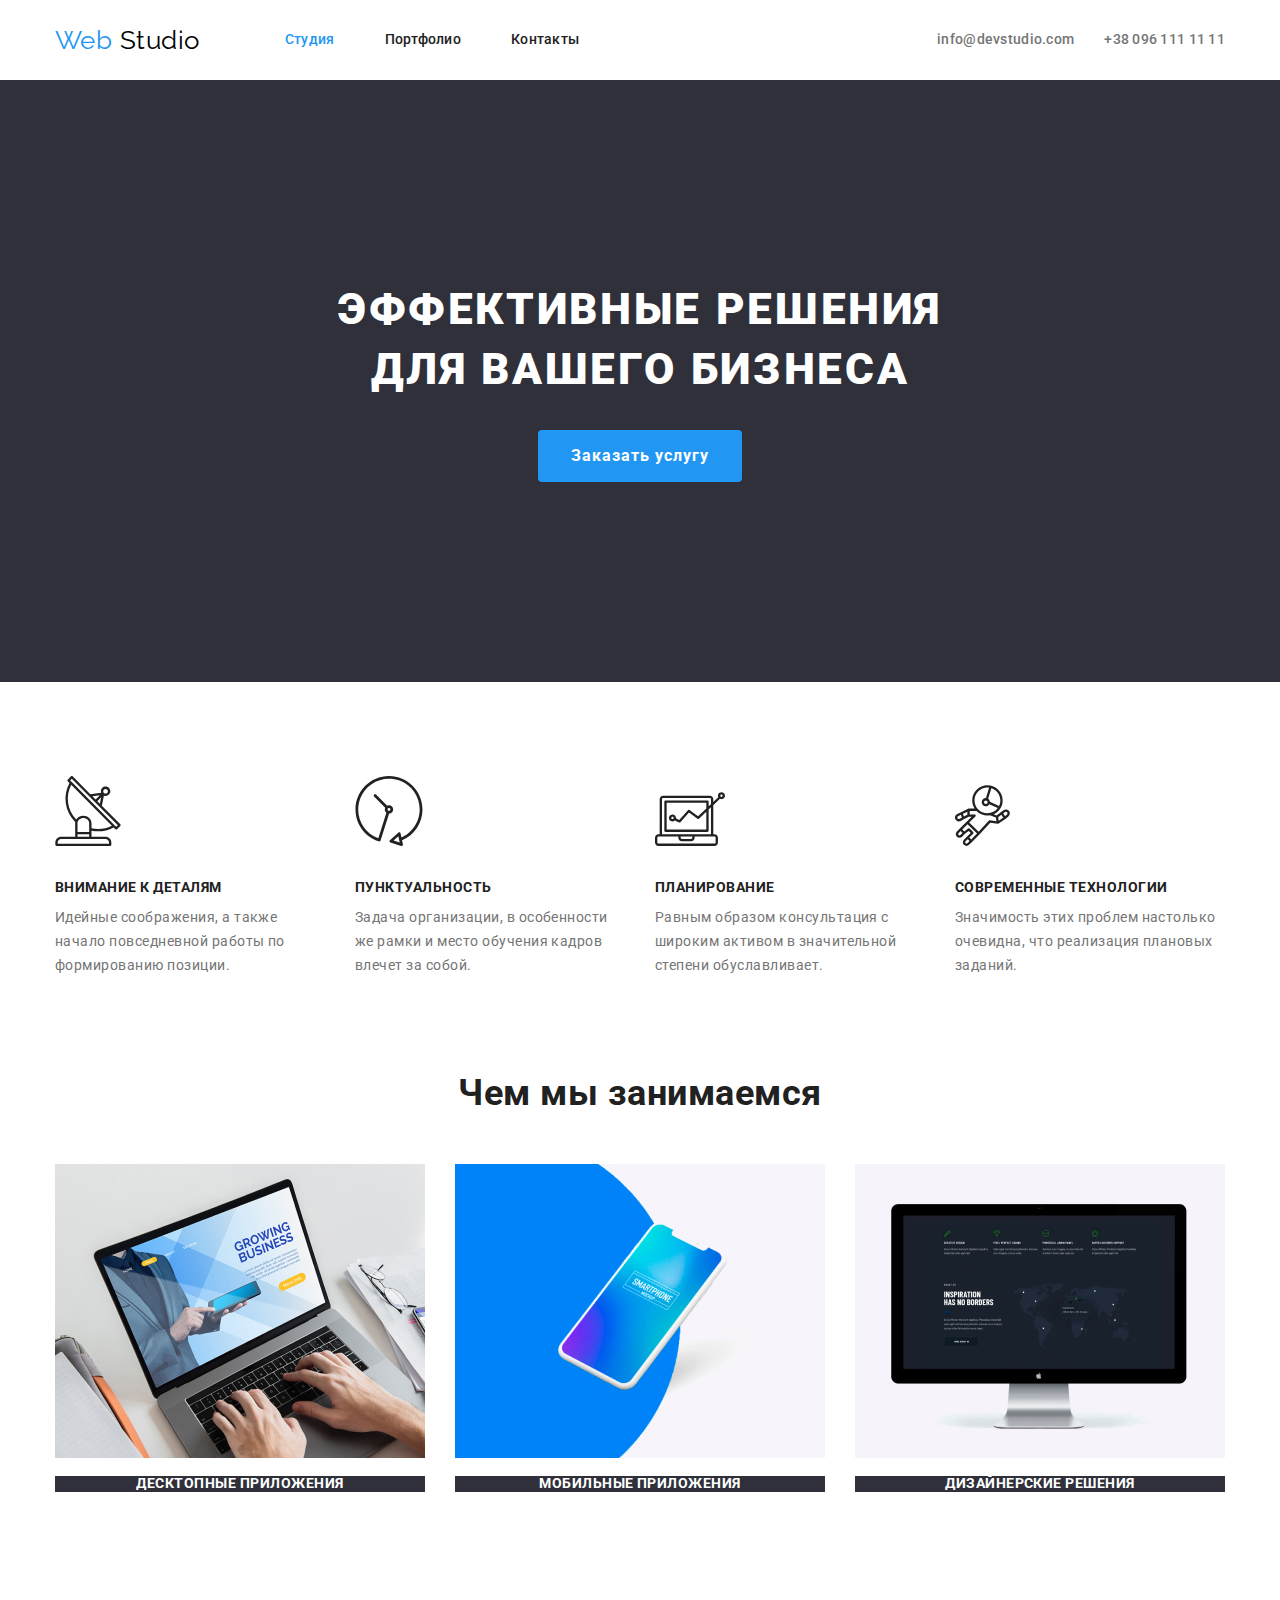
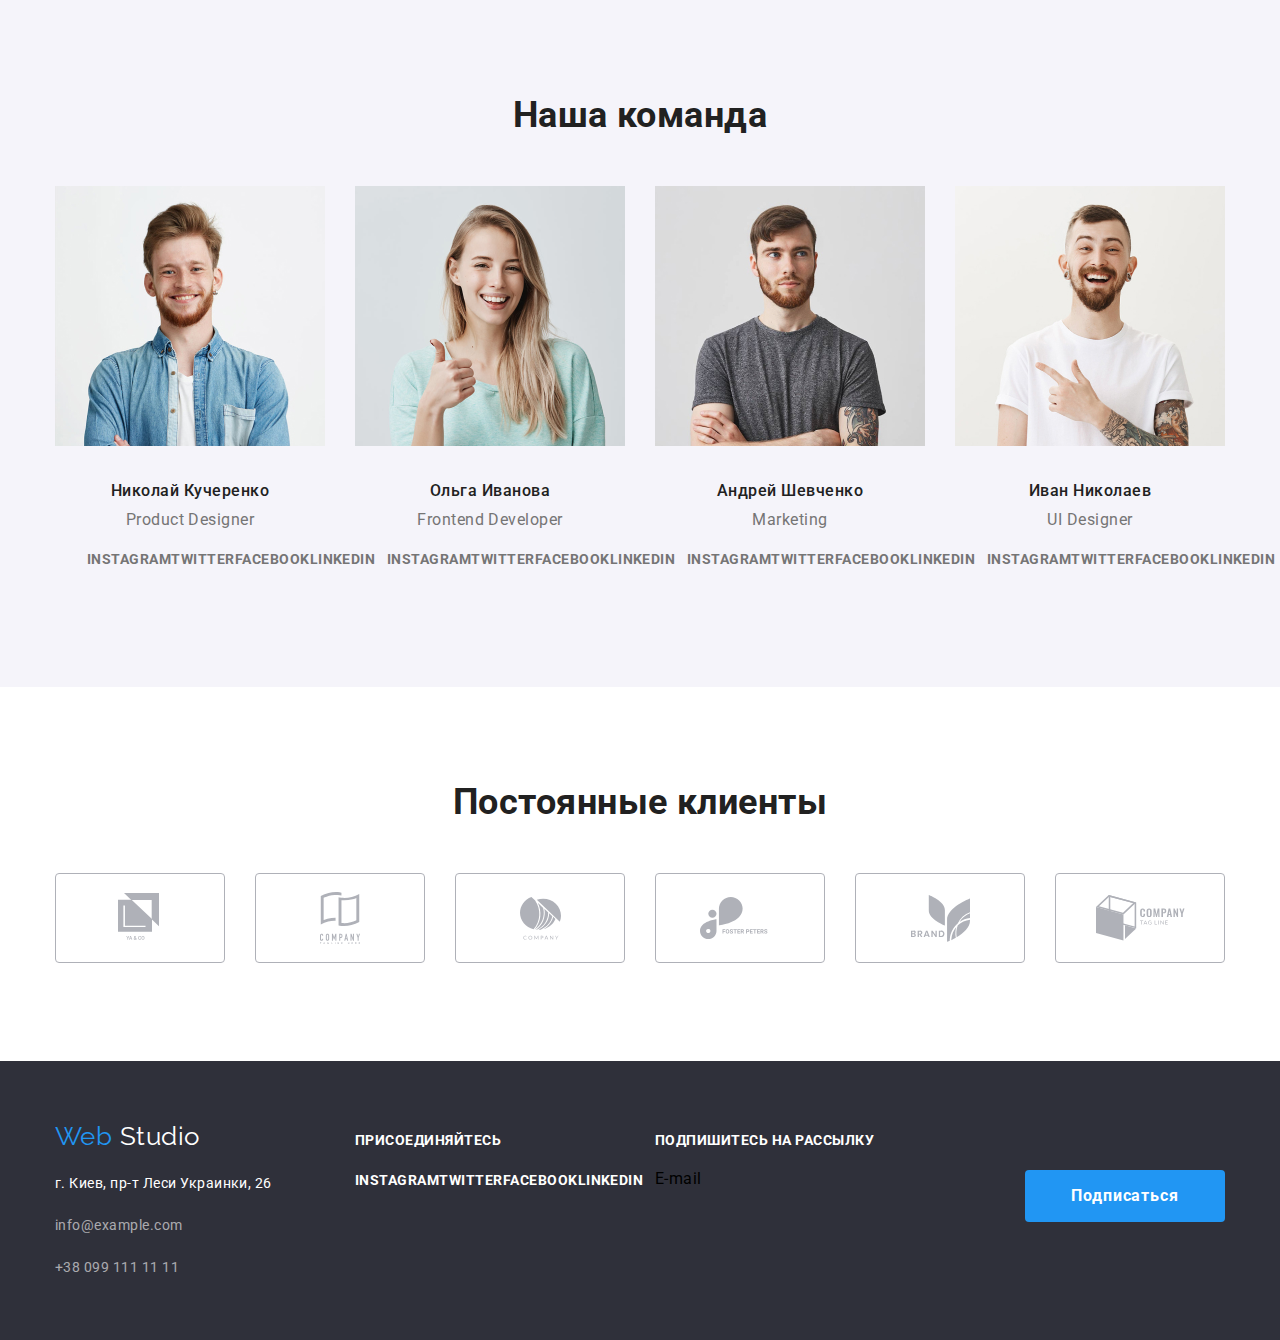
==== commit 6b8fd35b: "Добавила Флексы" ====
--- a/index.html
+++ b/index.html
@@ -13,26 +13,32 @@
 	</head>
 	<body>
 		<!-- Шапка сайта -->
-		<header>
-			<div class="container">
-				<nav>
+		<header class="page-header">
+			<div class="container main-nav">
+				<nav class="navigation">
 					<a href="./" class="logo">
 						<span>Web</span>
 						Studio
 					</a>
 
 					<ul class="nav list">
-						<li><a href="./index.html" class="nav-link current">Студия</a></li>
-						<li><a href="./portfolio.html" class="nav-link">Портфолио</a></li>
-						<li><a href="#" class="nav-link">Контакты</a></li>
+						<li class="item">
+							<a href="./index.html" class="nav-link current">Студия</a>
+						</li>
+						<li class="item">
+							<a href="./portfolio.html" class="nav-link">Портфолио</a>
+						</li>
+						<li class="item">
+							<a href="#" class="nav-link">Контакты</a>
+						</li>
 					</ul>
 				</nav>
 
 				<ul class="contacts list">
-					<li>
+					<li class="item">
 						<a href="mailto:info@devstudio.com" class="contacts-link">info@devstudio.com</a>
 					</li>
-					<li>
+					<li class="item">
 						<a href="tel:+380961111111" class="contacts-link">+38 096 111 11 11</a>
 					</li>
 				</ul>
@@ -43,17 +49,21 @@
 		<main>
 			<!-- Секция герой -->
 			<section class="hero">
-				<h1 class="hero-title">Эффективные решения для вашего бизнеса</h1>
+				<h1 class="hero-title">
+					Эффективные решения
+					<br />
+					для вашего бизнеса
+				</h1>
 				<a href="#" class="button">Заказать услугу</a>
 			</section>
 
 			<!-- Секция Преимущества -->
 			<section class="advantages">
 				<div class="container advantages">
-					<h2 class="section-title advantages">Преимущества</h2>
+					<h2 class="section-title visually-hidden">Преимущества</h2>
 
 					<ul class="list advantages">
-						<li>
+						<li class="advantages-item">
 							<img src="./img/спутник.svg" alt="Логотип Внимание к деталям" />
 							<h3 class="advantages-title">Внимание к деталям</h3>
 							<p class="advantages-text">
@@ -61,7 +71,7 @@
 							</p>
 						</li>
 
-						<li>
+						<li class="advantages-item">
 							<img src="./img/часы.svg" alt="Логотип Пунктуальность" />
 							<h3 class="advantages-title">Пунктуальность</h3>
 							<p class="advantages-text">
@@ -69,7 +79,7 @@
 							</p>
 						</li>
 
-						<li>
+						<li class="advantages-item">
 							<img src="./img/монитор.svg" alt="Логотип Планирование" />
 							<h3 class="advantages-title">Планирование</h3>
 							<p class="advantages-text">
@@ -77,7 +87,7 @@
 							</p>
 						</li>
 
-						<li>
+						<li class="advantages-item">
 							<img src="./img/космонавт.svg" alt="Логотип Современные технологии" />
 							<h3 class="advantages-title">Современные технологии</h3>
 							<p class="advantages-text">
@@ -92,25 +102,20 @@
 			<section class="section">
 				<div class="container">
 					<h2 class="section-title">Чем мы занимаемся</h2>
-					<ul class="list">
-						<li>
-							<img
-								src="./img/ноутбук.jpg"
-								alt="Работа с десктопные приложениями на ноутбуке"
-								width="370"
-								height="294"
-							/>
-							<h3 class="work-item">Десктопные приложения</h3>
-						</li>
-
-						<li>
-							<img src="./img/смартфон.jpg" alt="Приложения для смартфонов" width="370" height="294" />
-							<h3 class="work-item">Мобильные приложения</h3>
-						</li>
-
-						<li>
-							<img src="./img/дизайн.jpg" alt="Дизайн на мониторе" width="370" height="294" />
-							<h3 class="work-item">Дизайнерские решения</h3>
+					<ul class="list work">
+						<li class="work-item">
+							<img src="./img/ноутбук.jpg" alt="Работа с десктопные приложениями на ноутбуке" width="370" />
+							<h3 class="work-title">Десктопные приложения</h3>
+						</li>
+
+						<li class="work-item">
+							<img src="./img/смартфон.jpg" alt="Приложения для смартфонов" width="370" />
+							<h3 class="work-title">Мобильные приложения</h3>
+						</li>
+
+						<li class="work-item">
+							<img src="./img/дизайн.jpg" alt="Дизайн на мониторе" width="370" />
+							<h3 class="work-title">Дизайнерские решения</h3>
 						</li>
 					</ul>
 				</div>
@@ -120,122 +125,125 @@
 				<div class="container">
 					<h2 class="section-title">Наша команда</h2>
 
-					<ul class="list">
-						<li>
-							<img
-								src="./img/николай-кучеренко.jpg"
-								alt="Product Designer Николай Кучеренко"
-								width="270"
-								height="260"
-							/>
-							<h3 class="team-name">Николай Кучеренко</h3>
-							<p class="team-specialty">Product Designer</p>
-							<ul class="list">
-								<li>
-									<a href="#" target="_blank" rel="noreferrer noopener" aria-label="Instagram" class="team-link">
-										Ссылка на Instagram
-									</a>
-								</li>
-								<li>
-									<a href="#" target="_blank" rel="noreferrer noopener" aria-label="Twitter" class="team-link">
-										Ссылка на Twitter
-									</a>
-								</li>
-								<li>
-									<a href="#" target="_blank" rel="noreferrer noopener" aria-label="Facebook" class="team-link">
-										Ссылка на Facebook
-									</a>
-								</li>
-								<li>
-									<a href="#" target="_blank" rel="noreferrer noopener" aria-label="LinkedIn" class="team-link">
-										Ссылка на LinkedIn
-									</a>
-								</li>
-							</ul>
-						</li>
-
-						<li>
-							<img src="./img/ольга-иванова.jpg" alt="Frontend Developer Ольга Иванова" width="270" height="260" />
-							<h3 class="team-name">Ольга Иванова</h3>
-							<p class="team-specialty">Frontend Developer</p>
-							<ul class="list">
-								<li>
-									<a href="#" target="_blank" rel="noreferrer noopener" aria-label="Instagram" class="team-link">
-										Ссылка на Instagram
-									</a>
-								</li>
-								<li>
-									<a href="#" target="_blank" rel="noreferrer noopener" aria-label="Twitter" class="team-link">
-										Ссылка на Twitter
-									</a>
-								</li>
-								<li>
-									<a href="#" target="_blank" rel="noreferrer noopener" aria-label="Facebook" class="team-link">
-										Ссылка на Facebook
-									</a>
-								</li>
-								<li>
-									<a href="#" target="_blank" rel="noreferrer noopener" aria-label="LinkedIn" class="team-link">
-										Ссылка на LinkedIn
-									</a>
-								</li>
-							</ul>
-						</li>
-
-						<li>
-							<img src="./img/андрей-шевченко.jpg" alt="Marketing Андрей Шевченко" width="270" height="260" />
-							<h3 class="team-name">Андрей Шевченко</h3>
-							<p class="team-specialty">Marketing</p>
-							<ul class="list">
-								<li>
-									<a href="#" target="_blank" rel="noreferrer noopener" aria-label="Instagram" class="team-link">
-										Ссылка на Instagram
-									</a>
-								</li>
-								<li>
-									<a href="#" target="_blank" rel="noreferrer noopener" aria-label="Twitter" class="team-link">
-										Ссылка на Twitter
-									</a>
-								</li>
-								<li>
-									<a href="#" target="_blank" rel="noreferrer noopener" aria-label="Facebook" class="team-link">
-										Ссылка на Facebook
-									</a>
-								</li>
-								<li>
-									<a href="#" target="_blank" rel="noreferrer noopener" aria-label="LinkedIn" class="team-link">
-										Ссылка на LinkedIn
-									</a>
-								</li>
-							</ul>
-						</li>
-
-						<li>
-							<img src="./img/иван-николаев.jpg" alt="UI Designer Иван Николаев" width="270" height="260" />
-							<h3 class="team-name">Иван Николаев</h3>
-							<p class="team-specialty">UI Designer</p>
-							<ul class="list">
-								<li>
-									<a href="#" target="_blank" rel="noreferrer noopener" aria-label="Instagram" class="team-link">
-										Ссылка на Instagram
-									</a>
-								</li>
-								<li>
-									<a href="#" target="_blank" rel="noreferrer noopener" aria-label="Twitter" class="team-link">
-										Ссылка на Twitter
-									</a>
-								</li>
-								<li>
-									<a href="#" target="_blank" rel="noreferrer noopener" aria-label="Facebook" class="team-link">
-										Ссылка на Facebook
-									</a>
-								</li>
-								<li>
-									<a href="#" target="_blank" rel="noreferrer noopener" aria-label="LinkedIn" class="team-link">
-										Ссылка на LinkedIn
-									</a>
-								</li>
-							</ul>
+					<ul class="list team">
+						<li class="team-item">
+							<img src="./img/николай-кучеренко.jpg" alt="Product Designer Николай Кучеренко" width="270" />
+							<div class="box-team">
+								<h3 class="team-name">Николай Кучеренко</h3>
+								<p class="team-specialty">Product Designer</p>
+								<ul class="list social">
+									<li>
+										<a href="#" target="_blank" rel="noreferrer noopener" aria-label="Instagram" class="team-link">
+											Instagram
+										</a>
+									</li>
+									<li>
+										<a href="#" target="_blank" rel="noreferrer noopener" aria-label="Twitter" class="team-link">
+											Twitter
+										</a>
+									</li>
+									<li>
+										<a href="#" target="_blank" rel="noreferrer noopener" aria-label="Facebook" class="team-link">
+											Facebook
+										</a>
+									</li>
+									<li>
+										<a href="#" target="_blank" rel="noreferrer noopener" aria-label="LinkedIn" class="team-link">
+											LinkedIn
+										</a>
+									</li>
+								</ul>
+							</div>
+						</li>
+
+						<li class="team-item">
+							<img src="./img/ольга-иванова.jpg" alt="Frontend Developer Ольга Иванова" width="270" />
+							<div class="box-team">
+								<h3 class="team-name">Ольга Иванова</h3>
+								<p class="team-specialty">Frontend Developer</p>
+								<ul class="list social">
+									<li>
+										<a href="#" target="_blank" rel="noreferrer noopener" aria-label="Instagram" class="team-link">
+											Instagram
+										</a>
+									</li>
+									<li>
+										<a href="#" target="_blank" rel="noreferrer noopener" aria-label="Twitter" class="team-link">
+											Twitter
+										</a>
+									</li>
+									<li>
+										<a href="#" target="_blank" rel="noreferrer noopener" aria-label="Facebook" class="team-link">
+											Facebook
+										</a>
+									</li>
+									<li>
+										<a href="#" target="_blank" rel="noreferrer noopener" aria-label="LinkedIn" class="team-link">
+											LinkedIn
+										</a>
+									</li>
+								</ul>
+							</div>
+						</li>
+
+						<li class="team-item">
+							<img src="./img/андрей-шевченко.jpg" alt="Marketing Андрей Шевченко" width="270" />
+							<div class="box-team">
+								<h3 class="team-name">Андрей Шевченко</h3>
+								<p class="team-specialty">Marketing</p>
+								<ul class="list social">
+									<li>
+										<a href="#" target="_blank" rel="noreferrer noopener" aria-label="Instagram" class="team-link">
+											Instagram
+										</a>
+									</li>
+									<li>
+										<a href="#" target="_blank" rel="noreferrer noopener" aria-label="Twitter" class="team-link">
+											Twitter
+										</a>
+									</li>
+									<li>
+										<a href="#" target="_blank" rel="noreferrer noopener" aria-label="Facebook" class="team-link">
+											Facebook
+										</a>
+									</li>
+									<li>
+										<a href="#" target="_blank" rel="noreferrer noopener" aria-label="LinkedIn" class="team-link">
+											LinkedIn
+										</a>
+									</li>
+								</ul>
+							</div>
+						</li>
+
+						<li class="team-item">
+							<img src="./img/иван-николаев.jpg" alt="UI Designer Иван Николаев" width="270" />
+							<div class="box-team">
+								<h3 class="team-name">Иван Николаев</h3>
+								<p class="team-specialty">UI Designer</p>
+								<ul class="list social">
+									<li>
+										<a href="#" target="_blank" rel="noreferrer noopener" aria-label="Instagram" class="team-link">
+											Instagram
+										</a>
+									</li>
+									<li>
+										<a href="#" target="_blank" rel="noreferrer noopener" aria-label="Twitter" class="team-link">
+											Twitter
+										</a>
+									</li>
+									<li>
+										<a href="#" target="_blank" rel="noreferrer noopener" aria-label="Facebook" class="team-link">
+											Facebook
+										</a>
+									</li>
+									<li>
+										<a href="#" target="_blank" rel="noreferrer noopener" aria-label="LinkedIn" class="team-link">
+											LinkedIn
+										</a>
+									</li>
+								</ul>
+							</div>
 						</li>
 					</ul>
 				</div>
@@ -244,33 +252,33 @@
 			<section class="section">
 				<div class="container">
 					<h2 class="section-title">Постоянные клиенты</h2>
-					<ul class="list">
-						<li>
+					<ul class="list clients">
+						<li class="clients-item">
 							<a href="#" class="clients-link">
 								<img src="./img/icon-company/icon1.svg" alt="Логотип компании 1" width="170" />
 							</a>
 						</li>
-						<li>
+						<li class="clients-item">
 							<a href="#" class="clients-link">
 								<img src="./img/icon-company/icon2.svg" alt="Логотип компании 2" width="170" />
 							</a>
 						</li>
-						<li>
+						<li class="clients-item">
 							<a href="#" class="clients-link">
 								<img src="./img/icon-company/icon3.svg" alt="Логотип компании 3" width="170" />
 							</a>
 						</li>
-						<li>
+						<li class="clients-item">
 							<a href="#" class="clients-link">
 								<img src="./img/icon-company/icon4.svg" alt="Логотип компании 4" width="170" />
 							</a>
 						</li>
-						<li>
+						<li class="clients-item">
 							<a href="#" class="clients-link">
 								<img src="./img/icon-company/icon5.svg" alt="Логотип компании 5" width="170" />
 							</a>
 						</li>
-						<li>
+						<li class="clients-item">
 							<a href="#" class="clients-link">
 								<img src="./img/icon-company/icon6.svg" alt="Логотип компании 6" width="170" />
 							</a>
@@ -282,50 +290,61 @@
 
 		<!-- Футер -->
 		<footer class="footer">
-			<div>
-				<a href="./" class="logo">
-					<span>Web</span>
-					Studio
-				</a>
-
-				<address>
-					<ul class="list">
-						<li><p class="address">г. Киев, пр-т Леси Украинки, 26</p></li>
-						<li><a href="mailto:info@example.com" class="address-link">info@example.com</a></li>
-						<li><a href="tel:+380991111111" class="address-link">+38 099 111 11 11</a></li>
-					</ul>
-				</address>
-			</div>
-
-			<div>
-				<p class="social">Присоединяйтесь</p>
-				<ul class="list">
-					<li>
-						<a href="#" target="_blank" rel="noreferrer noopener" aria-label="Instagram" class="social-link">
-							Ссылка на Instagram
-						</a>
-					</li>
-					<li>
-						<a href="#" target="_blank" rel="noreferrer noopener" aria-label="Twitter" class="social-link">
-							Ссылка на Twitter
-						</a>
-					</li>
-					<li>
-						<a href="#" target="_blank" rel="noreferrer noopener" aria-label="Facebook" class="social-link">
-							Ссылка на Facebook
-						</a>
-					</li>
-					<li>
-						<a href="#" target="_blank" rel="noreferrer noopener" aria-label="LinkedIn" class="social-link">
-							Ссылка на LinkedIn
-						</a>
-					</li>
-				</ul>
-			</div>
-
-			<div>
-				<p class="social">Подпишитесь на рассылку</p>
-				<button type="button" class="button">Подписаться</button>
+			<div class="container main-footer">
+				<div class="footer-box logo-contact">
+					<a href="./" class="logo">
+						<span>Web</span>
+						Studio
+					</a>
+
+					<address>
+						<ul class="list address">
+							<li class="item-address">
+								<p class="address">г. Киев, пр-т Леси Украинки, 26</p>
+							</li>
+							<li class="item-address">
+								<a href="mailto:info@example.com" class="address-link">info@example.com</a>
+							</li>
+							<li class="item-address">
+								<a href="tel:+380991111111" class="address-link">+38 099 111 11 11</a>
+							</li>
+						</ul>
+					</address>
+				</div>
+
+				<div class="footer-box social">
+					<p class="social title">Присоединяйтесь</p>
+					<ul class="list social">
+						<li>
+							<a href="#" target="_blank" rel="noreferrer noopener" aria-label="Instagram" class="social-link">
+								Instagram
+							</a>
+						</li>
+						<li>
+							<a href="#" target="_blank" rel="noreferrer noopener" aria-label="Twitter" class="social-link">
+								Twitter
+							</a>
+						</li>
+						<li>
+							<a href="#" target="_blank" rel="noreferrer noopener" aria-label="Facebook" class="social-link">
+								Facebook
+							</a>
+						</li>
+						<li>
+							<a href="#" target="_blank" rel="noreferrer noopener" aria-label="LinkedIn" class="social-link">
+								LinkedIn
+							</a>
+						</li>
+					</ul>
+				</div>
+
+				<div class="subscription-box">
+					<p class="social title">Подпишитесь на рассылку</p>
+					<div class="content-box">
+						<p class="mail-box">E-mail</p>
+						<button type="button" class="button">Подписаться</button>
+					</div>
+				</div>
 			</div>
 		</footer>
 	</body>
--- a/css/style.css
+++ b/css/style.css
@@ -28,14 +28,31 @@
 }
 
 .container {
-	outline: 2px solid tomato;
+	/* outline: 2px solid tomato; */
 	width: 1200px;
 	padding: 0 15px;
 	margin-left: auto;
 	margin-right: auto;
 }
+
+section {
+	padding-top: 94px;
+	padding-bottom: 94px;
+	/* outline: 2px solid tomato; */
+}
+
+p {
+	margin: 0;
+}
+
 /* Логотип */
+nav > a.logo {
+	/* outline: 2px solid tomato; */
+}
+
 .logo {
+	margin-right: 85px;
+
 	font-family: "Raleway", sans-serif;
 	font-size: 26px;
 	line-height: 1.19;
@@ -54,6 +71,18 @@
 }
 
 /* Навигация */
+.container.main-nav {
+	display: flex;
+	align-items: center;
+	justify-content: flex-end;
+}
+
+.navigation {
+	display: flex;
+	align-items: center;
+	margin-right: auto;
+}
+
 .nav,
 .contacts {
 	font-weight: 500;
@@ -61,11 +90,36 @@
 	line-height: 1.14;
 	letter-spacing: 0.02em;
 }
-
 .list {
+	list-style: none;
 	padding: 0;
 	margin: 0;
-	list-style: none;
+}
+
+.nav.list {
+	display: flex;
+	padding-top: 32px;
+	padding-bottom: 32px;
+}
+
+.nav.list .item {
+	/* outline: 2px solid tomato; */
+}
+
+.nav.list .item:not(:last-child) {
+	margin-right: 50px;
+}
+
+.contacts.list {
+	display: flex;
+}
+
+.contacts.list .item:not(:last-child) {
+	margin-right: 30px;
+}
+
+.contacts.list .item {
+	/* outline: 2px solid tomato; */
 }
 
 .contacts-link,
@@ -105,7 +159,7 @@
 .hero {
 	text-align: center;
 	background: var(--footer-background-color);
-	outline: 2px solid tomato;
+	/* outline: 2px solid tomato; */
 }
 section.hero {
 	padding: 200px 0;
@@ -143,19 +197,45 @@
 }
 
 /* Преимущества */
-.section-title.advantages {
-	display: none;
-}
-
-section {
+.section-title.visually-hidden {
+	position: absolute !important;
+	clip: rect(1px 1px 1px 1px);
+	/* IE6, IE7 */
+	clip: rect(1px, 1px, 1px, 1px);
+	padding: 0 !important;
+	border: 0 !important;
+	height: 1px !important;
+	width: 1px !important;
+	overflow: hidden;
+}
+
+section.advantages {
 	padding-top: 94px;
-	padding-bottom: 94px;
-	outline: 2px solid tomato;
-}
+	padding-bottom: 0;
+}
+
+.list.advantages {
+	display: flex;
+	flex-wrap: wrap;
+	align-items: baseline;
+}
+
+.advantages-item {
+	width: calc((100% - 90px) / 4);
+	margin-right: 30px;
+}
+
+.advantages-item:nth-child(4n) {
+	margin-right: 0;
+}
+
+/* .advantages-item:not(:last-child) {
+	margin-right: 30px;
+} */
 
 .advantages-title {
 	margin-top: 30px;
-	margin-bottom: 10px;
+	margin-bottom: 0;
 
 	font-weight: 700;
 	font-size: 14px;
@@ -166,7 +246,8 @@
 }
 
 .advantages-text {
-	margin: 0;
+	margin-top: 10px;
+	margin-bottom: 0;
 	padding: 0;
 
 	font-weight: 400;
@@ -189,7 +270,25 @@
 	color: var(--title-text-color);
 }
 
+.list.work {
+	display: flex;
+	flex-wrap: wrap;
+}
+
 .work-item {
+	width: calc((100% - 60px) / 3);
+	margin-right: 30px;
+}
+
+.work-item:nth-child(3n) {
+	margin-right: 0;
+}
+
+/* .work-item:not(:last-child) {
+	margin-right: 30px;
+} */
+
+.work-title {
 	font-weight: 700;
 	font-size: 14px;
 	line-height: 1.14;
@@ -203,14 +302,38 @@
 /* Наша команда */
 
 .section.team {
-	/* margin-top: 94px;
-	margin-bottom: 94px; */
-
 	background-color: var(--accent-background-color);
 }
 
+.list.team {
+	display: flex;
+	flex-wrap: wrap;
+}
+
+.team-item {
+	width: calc((100% - 90px) / 4);
+	margin-right: 30px;
+}
+
+.team-item:nth-child(4n) {
+	margin-right: 0;
+}
+
+/* .team-item:not(:last-child) {
+	margin-right: 30px;
+} */
+
+div.box-team {
+	/* outline: 2px solid tomato; */
+	display: block;
+	padding-top: 30px;
+	padding-bottom: 24px;
+	padding-right: 32px;
+	padding-left: 32px;
+}
+
 .team-name {
-	margin-top: 30px;
+	margin-top: 0px;
 	margin-bottom: 10px;
 
 	font-weight: 500;
@@ -235,8 +358,52 @@
 	color: var(--basic-text-color);
 }
 
+.list.social {
+	display: flex;
+	justify-content: space-around;
+}
+
+/* Постоянные клиенты */
+
+.list.clients {
+	display: flex;
+	flex-wrap: wrap;
+}
+
+.clients-item {
+	width: calc((100% - 150px) / 6);
+	margin-right: 30px;
+}
+
+.clients-item:nth-child(6n) {
+	margin-right: 0;
+}
+
+/* .clients-item:not(:last-child) {
+	margin-right: 30px;
+} */
+
 /* Страница Портфолио */
+.list.button-galary {
+	display: flex;
+	justify-content: center;
+}
+
+.button-item:not(:last-child) {
+	margin-right: 8px;
+}
+
+.filter-container {
+	padding-bottom: 34px;
+	/* outline: 2px solid tomato; */
+}
+
 .filter-button {
+	display: block;
+	padding: 6px 22px;
+	border-radius: 4px;
+	border: solid transparent;
+
 	font-family: inherit;
 	font-weight: 500;
 	font-size: 16px;
@@ -254,10 +421,51 @@
 }
 /* Галлерея Портфолио */
 
+.list.galary {
+	/* outline: 2px solid tomato; */
+	display: flex;
+	flex-wrap: wrap;
+}
+
+.item-galary {
+	/* outline: 2px solid tomato; */
+	/* width: 370px;
+	margin-right: 30px;
+	margin-bottom: 30px; */
+	width: calc((100% - 60px) / 3);
+	margin-right: 30px;
+	margin-bottom: 30px;
+}
+
+.item-galary:nth-child(3n) {
+	margin-right: 0px;
+}
+
+.item-galary:nth-last-child(-n + 3) {
+	margin-bottom: 0;
+}
+
+/* .item-galary:nth-child(3n) {
+	margin-right: 0px;
+}
+
+.item-galary:nth-last-child(-n + 3) {
+	margin-bottom: 0;
+} */
+
 .project-card {
 	text-decoration: none;
 }
+
+div.project-caption {
+	/* outline: 2px solid tomato; */
+	padding: 20px 24px;
+}
+
 .project-title {
+	margin-top: 0;
+	margin-bottom: 4px;
+
 	font-weight: 700;
 	font-size: 18px;
 	line-height: 2;
@@ -267,6 +475,8 @@
 }
 
 .project-feature {
+	margin: 0;
+
 	font-weight: 400;
 	font-size: 16px;
 	line-height: 1.87;
@@ -275,6 +485,9 @@
 }
 
 .project-text {
+	display: none;
+	margin: 0;
+
 	font-weight: 400;
 	font-size: 18px;
 	line-height: 1.56;
@@ -286,9 +499,40 @@
 
 .footer {
 	background: var(--footer-background-color);
-	outline: 2px solid tomato;
-}
-
+	/* outline: 2px solid tomato; */
+}
+
+.main-footer {
+	display: flex;
+	align-items: baseline;
+
+	padding-top: 60px;
+	padding-bottom: 60px;
+}
+
+.list.address {
+	margin-top: 20px;
+}
+
+.item-address:not(:last-child) {
+	margin-bottom: 9px;
+}
+
+div.footer-box {
+	/* outline: 2px solid tomato; */
+	width: 270px;
+	margin-right: 30px;
+}
+
+div.subscription-box {
+	/* outline: 2px solid tomato; */
+	width: 570px;
+}
+
+.content-box {
+	display: flex;
+	justify-content: space-between;
+}
 .address {
 	font-style: normal;
 	font-weight: 400;
@@ -299,6 +543,10 @@
 }
 
 .address-link {
+	margin-top: 9px;
+	margin-bottom: 0;
+
+	display: inline-block;
 	font-style: normal;
 	font-weight: 400;
 	font-size: 14px;
@@ -309,7 +557,17 @@
 	color: rgba(255, 255, 255, 0.6);
 }
 
+.social.title {
+	margin-bottom: 20px;
+}
+
+.list.social {
+	margin-top: 20px;
+}
+
 .social {
+	margin: 0;
+
 	font-weight: 700;
 	font-size: 14px;
 	line-height: 1.43;
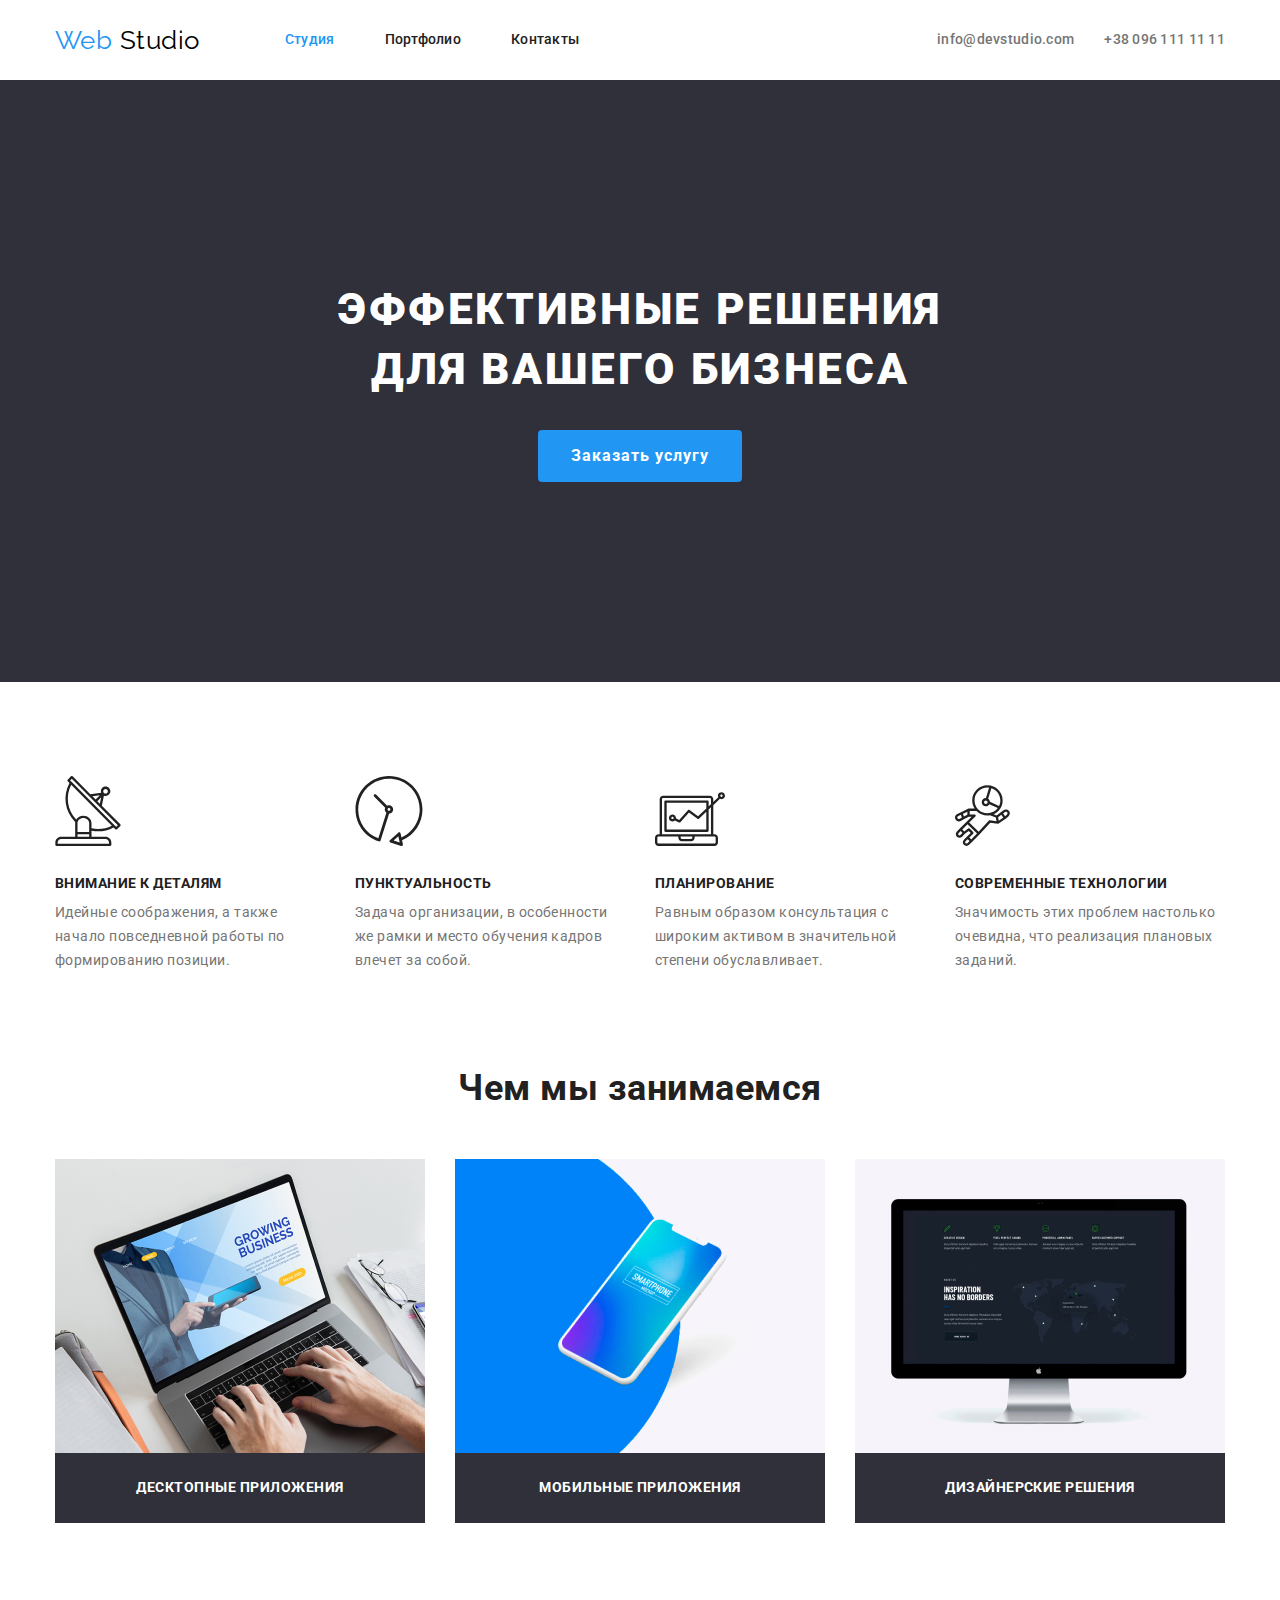
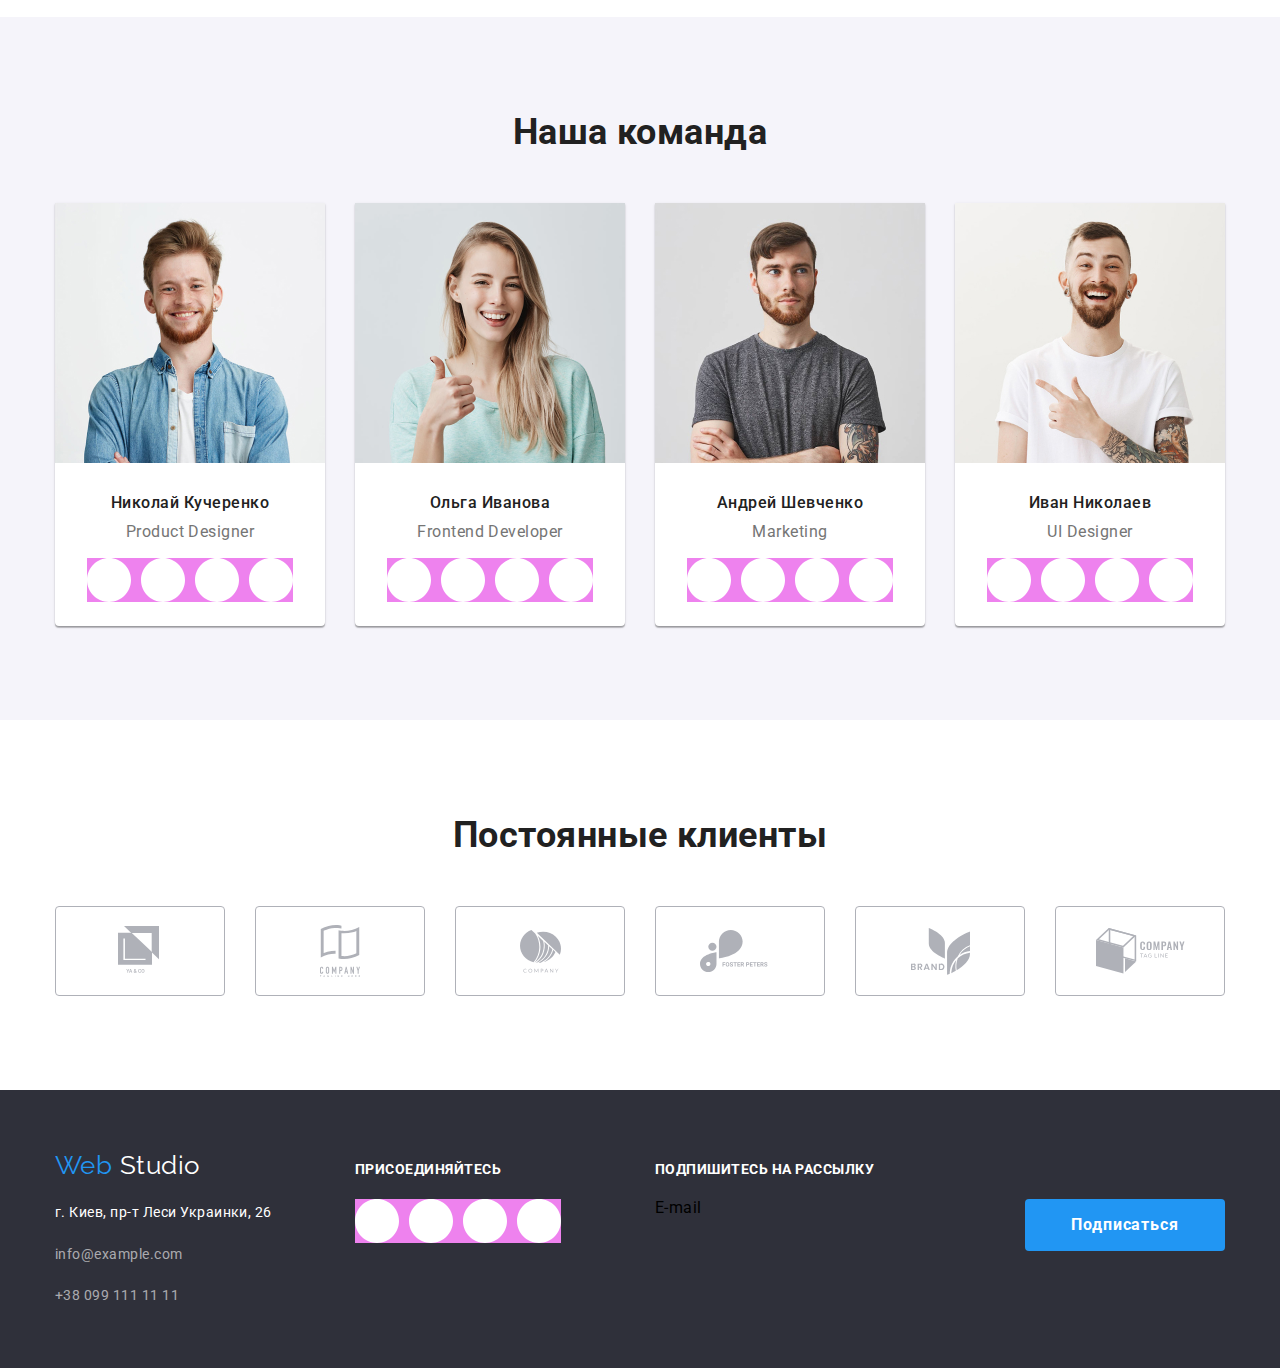
==== commit b2bba6fa: "Внесла правки, убрала отступы картинок, добавила фон для иконок соц сетей" ====
--- a/index.html
+++ b/index.html
@@ -132,24 +132,24 @@
 								<h3 class="team-name">Николай Кучеренко</h3>
 								<p class="team-specialty">Product Designer</p>
 								<ul class="list social">
-									<li>
+									<li class="item-social">
 										<a href="#" target="_blank" rel="noreferrer noopener" aria-label="Instagram" class="team-link">
-											Instagram
-										</a>
-									</li>
-									<li>
+											<img src="./img/social-links/ellipse.svg" alt="фон" />
+										</a>
+									</li>
+									<li class="item-social">
 										<a href="#" target="_blank" rel="noreferrer noopener" aria-label="Twitter" class="team-link">
-											Twitter
-										</a>
-									</li>
-									<li>
+											<img src="./img/social-links/ellipse.svg" alt="фон" />
+										</a>
+									</li>
+									<li class="item-social">
 										<a href="#" target="_blank" rel="noreferrer noopener" aria-label="Facebook" class="team-link">
-											Facebook
-										</a>
-									</li>
-									<li>
+											<img src="./img/social-links/ellipse.svg" alt="фон" />
+										</a>
+									</li>
+									<li class="item-social">
 										<a href="#" target="_blank" rel="noreferrer noopener" aria-label="LinkedIn" class="team-link">
-											LinkedIn
+											<img src="./img/social-links/ellipse.svg" alt="фон" />
 										</a>
 									</li>
 								</ul>
@@ -162,24 +162,24 @@
 								<h3 class="team-name">Ольга Иванова</h3>
 								<p class="team-specialty">Frontend Developer</p>
 								<ul class="list social">
-									<li>
+									<li class="item-social">
 										<a href="#" target="_blank" rel="noreferrer noopener" aria-label="Instagram" class="team-link">
-											Instagram
-										</a>
-									</li>
-									<li>
+											<img src="./img/social-links/ellipse.svg" alt="фон" />
+										</a>
+									</li>
+									<li class="item-social">
 										<a href="#" target="_blank" rel="noreferrer noopener" aria-label="Twitter" class="team-link">
-											Twitter
-										</a>
-									</li>
-									<li>
+											<img src="./img/social-links/ellipse.svg" alt="фон" />
+										</a>
+									</li>
+									<li class="item-social">
 										<a href="#" target="_blank" rel="noreferrer noopener" aria-label="Facebook" class="team-link">
-											Facebook
-										</a>
-									</li>
-									<li>
+											<img src="./img/social-links/ellipse.svg" alt="фон" />
+										</a>
+									</li>
+									<li class="item-social">
 										<a href="#" target="_blank" rel="noreferrer noopener" aria-label="LinkedIn" class="team-link">
-											LinkedIn
+											<img src="./img/social-links/ellipse.svg" alt="фон" />
 										</a>
 									</li>
 								</ul>
@@ -192,24 +192,24 @@
 								<h3 class="team-name">Андрей Шевченко</h3>
 								<p class="team-specialty">Marketing</p>
 								<ul class="list social">
-									<li>
+									<li class="item-social">
 										<a href="#" target="_blank" rel="noreferrer noopener" aria-label="Instagram" class="team-link">
-											Instagram
-										</a>
-									</li>
-									<li>
+											<img src="./img/social-links/ellipse.svg" alt="фон" />
+										</a>
+									</li>
+									<li class="item-social">
 										<a href="#" target="_blank" rel="noreferrer noopener" aria-label="Twitter" class="team-link">
-											Twitter
-										</a>
-									</li>
-									<li>
+											<img src="./img/social-links/ellipse.svg" alt="фон" />
+										</a>
+									</li>
+									<li class="item-social">
 										<a href="#" target="_blank" rel="noreferrer noopener" aria-label="Facebook" class="team-link">
-											Facebook
-										</a>
-									</li>
-									<li>
+											<img src="./img/social-links/ellipse.svg" alt="фон" />
+										</a>
+									</li>
+									<li class="item-social">
 										<a href="#" target="_blank" rel="noreferrer noopener" aria-label="LinkedIn" class="team-link">
-											LinkedIn
+											<img src="./img/social-links/ellipse.svg" alt="фон" />
 										</a>
 									</li>
 								</ul>
@@ -222,24 +222,24 @@
 								<h3 class="team-name">Иван Николаев</h3>
 								<p class="team-specialty">UI Designer</p>
 								<ul class="list social">
-									<li>
+									<li class="item-social">
 										<a href="#" target="_blank" rel="noreferrer noopener" aria-label="Instagram" class="team-link">
-											Instagram
-										</a>
-									</li>
-									<li>
+											<img src="./img/social-links/ellipse.svg" alt="фон" />
+										</a>
+									</li>
+									<li class="item-social">
 										<a href="#" target="_blank" rel="noreferrer noopener" aria-label="Twitter" class="team-link">
-											Twitter
-										</a>
-									</li>
-									<li>
+											<img src="./img/social-links/ellipse.svg" alt="фон" />
+										</a>
+									</li>
+									<li class="item-social">
 										<a href="#" target="_blank" rel="noreferrer noopener" aria-label="Facebook" class="team-link">
-											Facebook
-										</a>
-									</li>
-									<li>
+											<img src="./img/social-links/ellipse.svg" alt="фон" />
+										</a>
+									</li>
+									<li class="item-social">
 										<a href="#" target="_blank" rel="noreferrer noopener" aria-label="LinkedIn" class="team-link">
-											LinkedIn
+											<img src="./img/social-links/ellipse.svg" alt="фон" />
 										</a>
 									</li>
 								</ul>
@@ -255,32 +255,32 @@
 					<ul class="list clients">
 						<li class="clients-item">
 							<a href="#" class="clients-link">
-								<img src="./img/icon-company/icon1.svg" alt="Логотип компании 1" width="170" />
-							</a>
-						</li>
-						<li class="clients-item">
-							<a href="#" class="clients-link">
-								<img src="./img/icon-company/icon2.svg" alt="Логотип компании 2" width="170" />
-							</a>
-						</li>
-						<li class="clients-item">
-							<a href="#" class="clients-link">
-								<img src="./img/icon-company/icon3.svg" alt="Логотип компании 3" width="170" />
-							</a>
-						</li>
-						<li class="clients-item">
-							<a href="#" class="clients-link">
-								<img src="./img/icon-company/icon4.svg" alt="Логотип компании 4" width="170" />
-							</a>
-						</li>
-						<li class="clients-item">
-							<a href="#" class="clients-link">
-								<img src="./img/icon-company/icon5.svg" alt="Логотип компании 5" width="170" />
-							</a>
-						</li>
-						<li class="clients-item">
-							<a href="#" class="clients-link">
-								<img src="./img/icon-company/icon6.svg" alt="Логотип компании 6" width="170" />
+								<img src="./img/icon-company/icon1.svg" alt="Логотип компании 1" width="170" height="90" />
+							</a>
+						</li>
+						<li class="clients-item">
+							<a href="#" class="clients-link">
+								<img src="./img/icon-company/icon2.svg" alt="Логотип компании 2" width="170" height="90" />
+							</a>
+						</li>
+						<li class="clients-item">
+							<a href="#" class="clients-link">
+								<img src="./img/icon-company/icon3.svg" alt="Логотип компании 3" width="170" height="90" />
+							</a>
+						</li>
+						<li class="clients-item">
+							<a href="#" class="clients-link">
+								<img src="./img/icon-company/icon4.svg" alt="Логотип компании 4" width="170" height="90" />
+							</a>
+						</li>
+						<li class="clients-item">
+							<a href="#" class="clients-link">
+								<img src="./img/icon-company/icon5.svg" alt="Логотип компании 5" width="170" height="90" />
+							</a>
+						</li>
+						<li class="clients-item">
+							<a href="#" class="clients-link">
+								<img src="./img/icon-company/icon6.svg" alt="Логотип компании 6" width="170" height="90" />
 							</a>
 						</li>
 					</ul>
@@ -314,25 +314,25 @@
 
 				<div class="footer-box social">
 					<p class="social title">Присоединяйтесь</p>
-					<ul class="list social">
-						<li>
-							<a href="#" target="_blank" rel="noreferrer noopener" aria-label="Instagram" class="social-link">
-								Instagram
-							</a>
-						</li>
-						<li>
-							<a href="#" target="_blank" rel="noreferrer noopener" aria-label="Twitter" class="social-link">
-								Twitter
-							</a>
-						</li>
-						<li>
-							<a href="#" target="_blank" rel="noreferrer noopener" aria-label="Facebook" class="social-link">
-								Facebook
-							</a>
-						</li>
-						<li>
-							<a href="#" target="_blank" rel="noreferrer noopener" aria-label="LinkedIn" class="social-link">
-								LinkedIn
+					<ul class="list social footer">
+						<li class="item-social footer">
+							<a href="#" target="_blank" rel="noreferrer noopener" aria-label="Instagram" class="team-link">
+								<img src="./img/social-links/ellipse.svg" alt="фон" />
+							</a>
+						</li>
+						<li class="item-social footer">
+							<a href="#" target="_blank" rel="noreferrer noopener" aria-label="Twitter" class="team-link">
+								<img src="./img/social-links/ellipse.svg" alt="фон" />
+							</a>
+						</li>
+						<li class="item-social footer">
+							<a href="#" target="_blank" rel="noreferrer noopener" aria-label="Facebook" class="team-link">
+								<img src="./img/social-links/ellipse.svg" alt="фон" />
+							</a>
+						</li>
+						<li class="item-social footer">
+							<a href="#" target="_blank" rel="noreferrer noopener" aria-label="LinkedIn" class="team-link">
+								<img src="./img/social-links/ellipse.svg" alt="фон" />
 							</a>
 						</li>
 					</ul>
--- a/css/style.css
+++ b/css/style.css
@@ -45,9 +45,8 @@
 	margin: 0;
 }
 
-/* Логотип */
-nav > a.logo {
-	/* outline: 2px solid tomato; */
+img {
+	display: block;
 }
 
 .logo {
@@ -289,6 +288,10 @@
 } */
 
 .work-title {
+	padding-top: 27px;
+	padding-bottom: 27px;
+	margin: 0;
+
 	font-weight: 700;
 	font-size: 14px;
 	line-height: 1.14;
@@ -313,6 +316,10 @@
 .team-item {
 	width: calc((100% - 90px) / 4);
 	margin-right: 30px;
+
+	background: var(--basic-background-color);
+	border-radius: 0px 0px 4px 4px;
+	box-shadow: 0px 2px 1px rgba(0, 0, 0, 0.2), 0px 1px 1px rgba(0, 0, 0, 0.14), 0px 1px 3px rgba(0, 0, 0, 0.12);
 }
 
 .team-item:nth-child(4n) {
@@ -363,6 +370,15 @@
 	justify-content: space-around;
 }
 
+/* Временный фон для карточек соц сетей */
+.list.social {
+	background-color: violet;
+}
+
+.item-social:not(:last-child) {
+	margin-right: 10px;
+}
+
 /* Постоянные клиенты */
 
 .list.clients {
@@ -394,7 +410,7 @@
 }
 
 .filter-container {
-	padding-bottom: 34px;
+	margin-bottom: 34px;
 	/* outline: 2px solid tomato; */
 }
 
@@ -435,6 +451,8 @@
 	width: calc((100% - 60px) / 3);
 	margin-right: 30px;
 	margin-bottom: 30px;
+
+	border: 1px solid #eeeeee;
 }
 
 .item-galary:nth-child(3n) {
@@ -561,10 +579,6 @@
 	margin-bottom: 20px;
 }
 
-.list.social {
-	margin-top: 20px;
-}
-
 .social {
 	margin: 0;
 
@@ -579,3 +593,12 @@
 .social-link {
 	color: var(--white-text-color);
 }
+
+.list.social.footer {
+	width: 206px;
+	margin-right: auto;
+}
+
+.item-social.footer {
+	background-color: violet;
+}
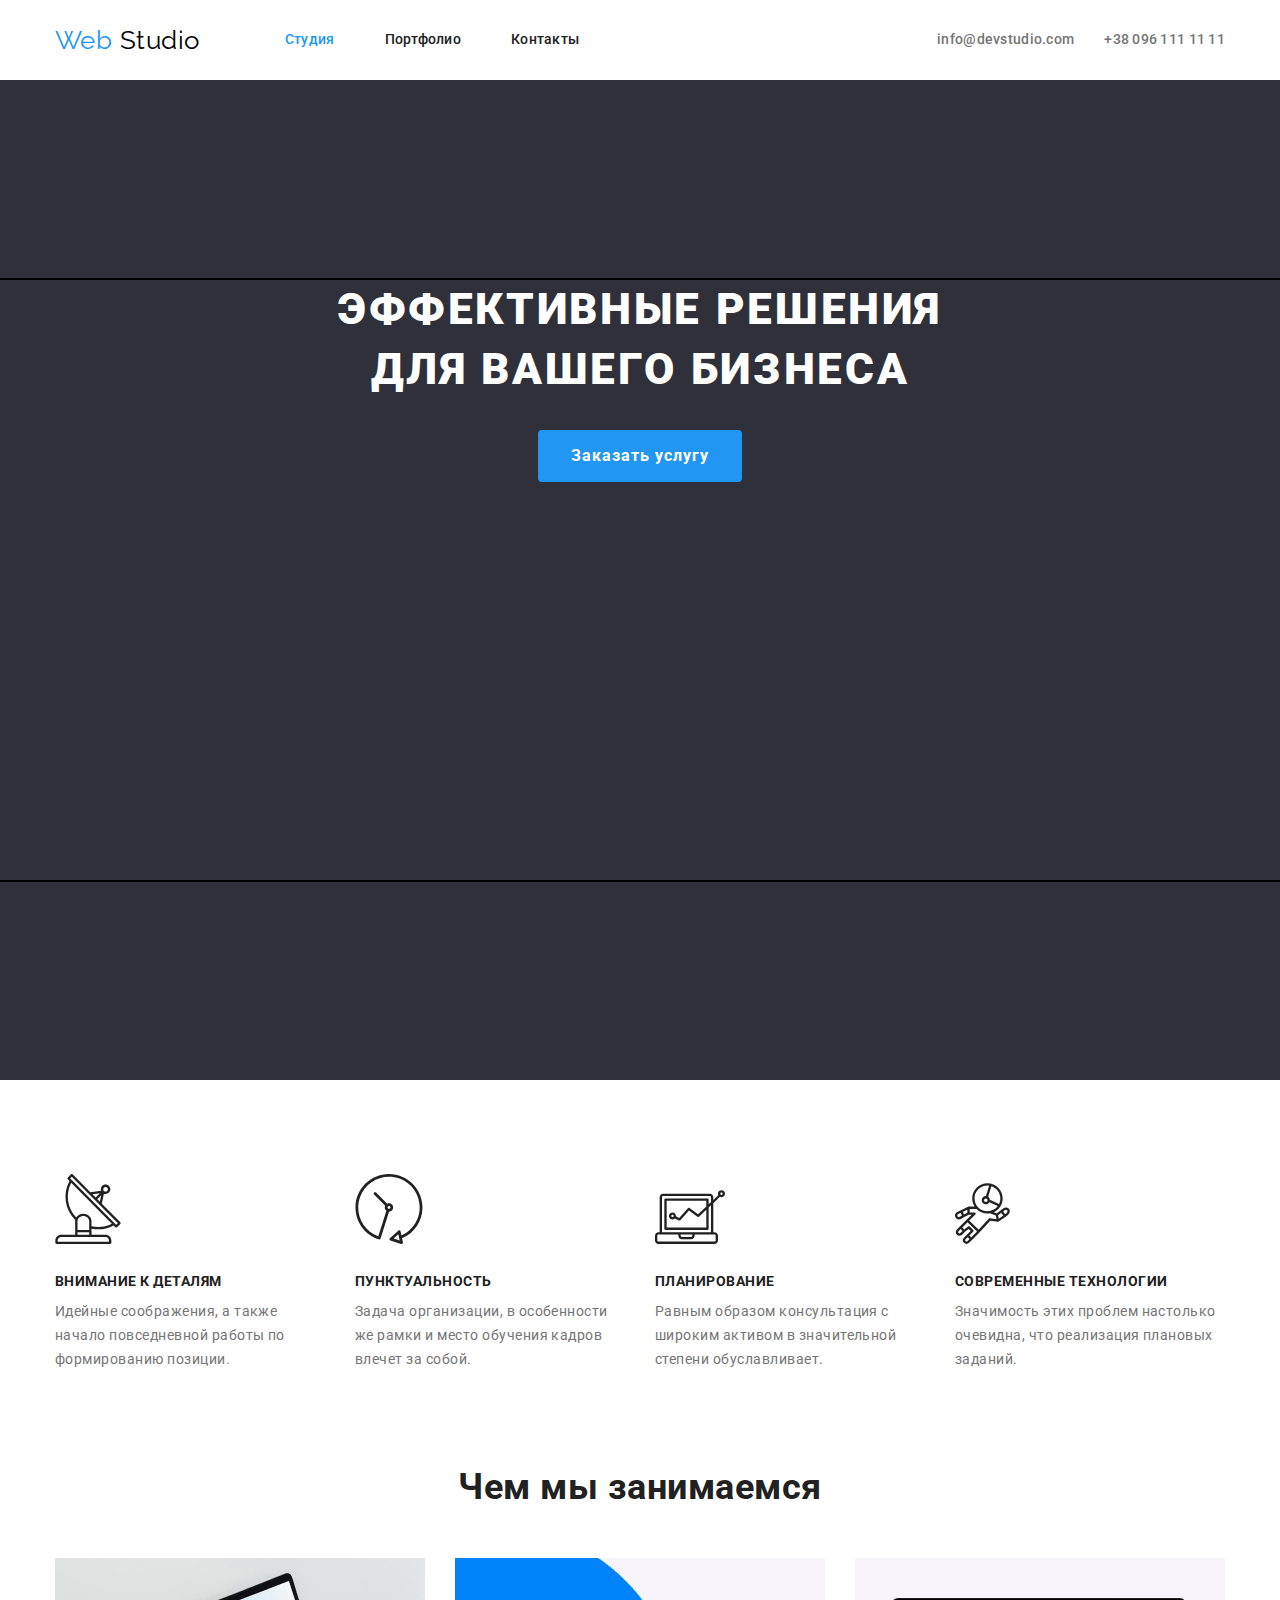
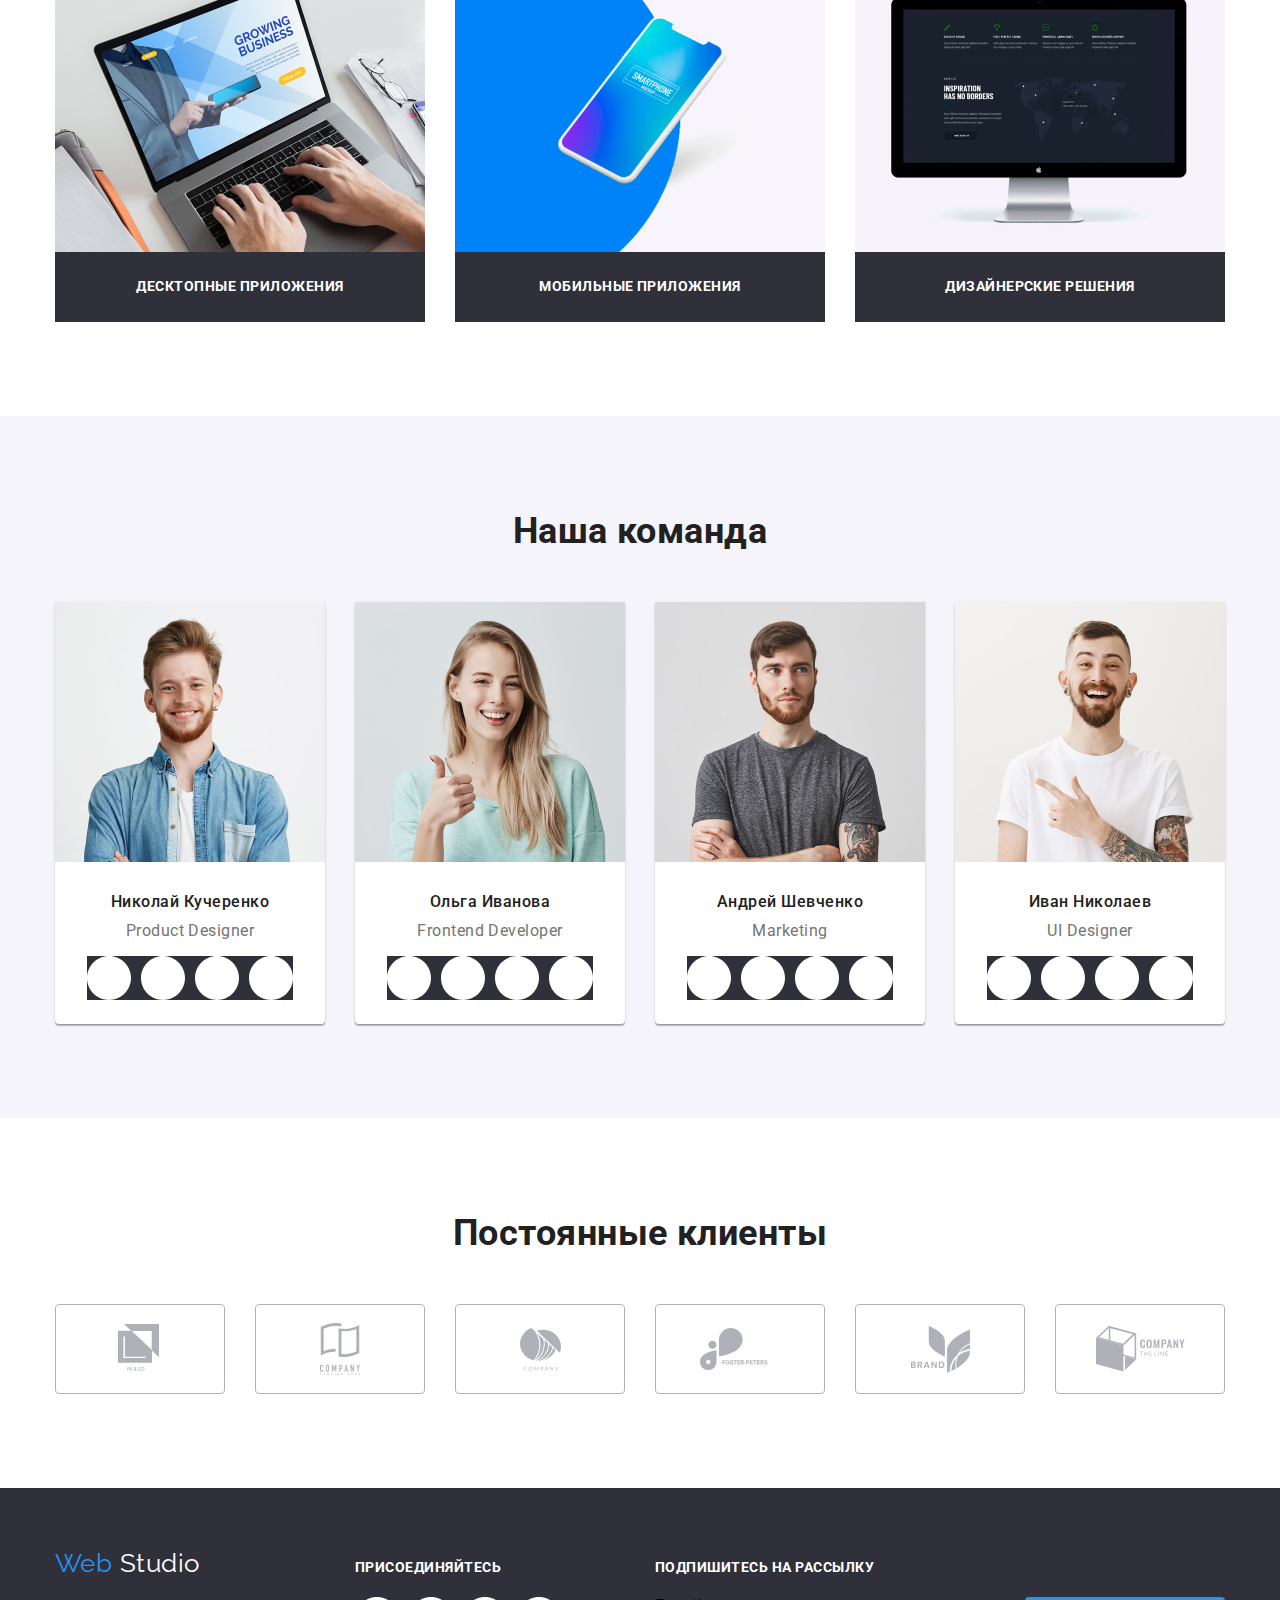
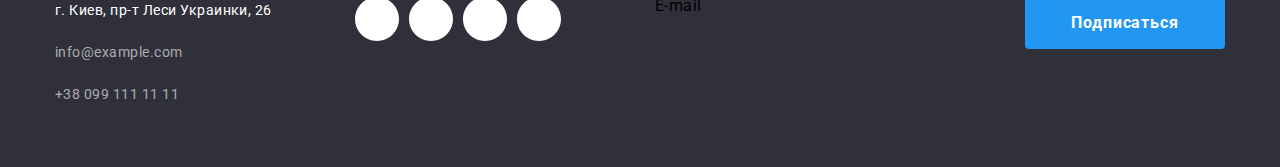
==== commit 4beb762a: "Оверлей" ====
--- a/index.html
+++ b/index.html
@@ -49,12 +49,14 @@
 		<main>
 			<!-- Секция герой -->
 			<section class="hero">
-				<h1 class="hero-title">
-					Эффективные решения
-					<br />
-					для вашего бизнеса
-				</h1>
-				<a href="#" class="button">Заказать услугу</a>
+				<div class="overlay">
+					<h1 class="hero-title">
+						Эффективные решения
+						<br />
+						для вашего бизнеса
+					</h1>
+					<a href="#" class="button">Заказать услугу</a>
+				</div>
 			</section>
 
 			<!-- Секция Преимущества -->
--- a/css/style.css
+++ b/css/style.css
@@ -163,6 +163,15 @@
 section.hero {
 	padding: 200px 0;
 }
+
+.overlay {
+	outline: 2px solid black;
+	max-width: 1600px;
+	height: 600px;
+	margin-left: auto;
+	margin-right: auto;
+}
+
 .hero-title {
 	margin-top: 0;
 	margin-bottom: 30px;
@@ -372,7 +381,7 @@
 
 /* Временный фон для карточек соц сетей */
 .list.social {
-	background-color: violet;
+	background-color: var(--footer-background-color);
 }
 
 .item-social:not(:last-child) {
@@ -451,8 +460,6 @@
 	width: calc((100% - 60px) / 3);
 	margin-right: 30px;
 	margin-bottom: 30px;
-
-	border: 1px solid #eeeeee;
 }
 
 .item-galary:nth-child(3n) {
@@ -478,6 +485,7 @@
 div.project-caption {
 	/* outline: 2px solid tomato; */
 	padding: 20px 24px;
+	border: 1px solid #eeeeee;
 }
 
 .project-title {
@@ -598,7 +606,3 @@
 	width: 206px;
 	margin-right: auto;
 }
-
-.item-social.footer {
-	background-color: violet;
-}
